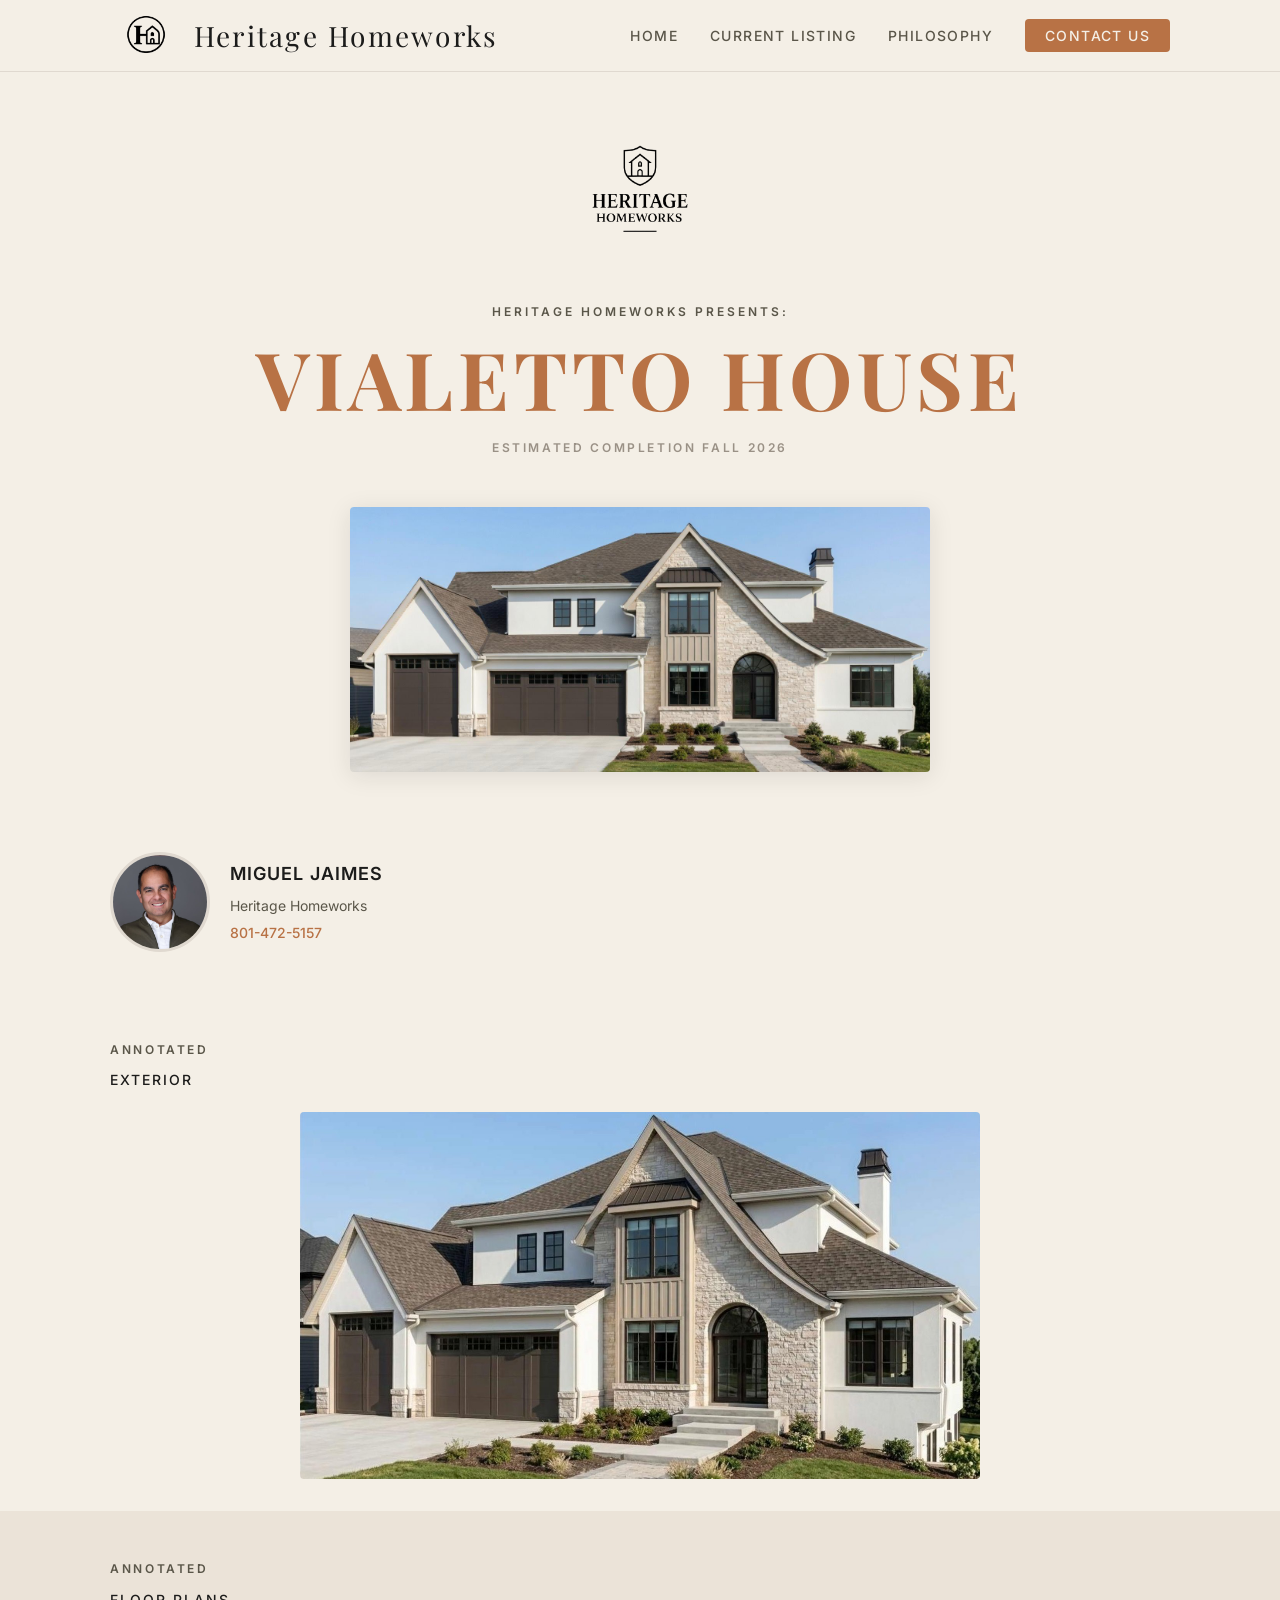
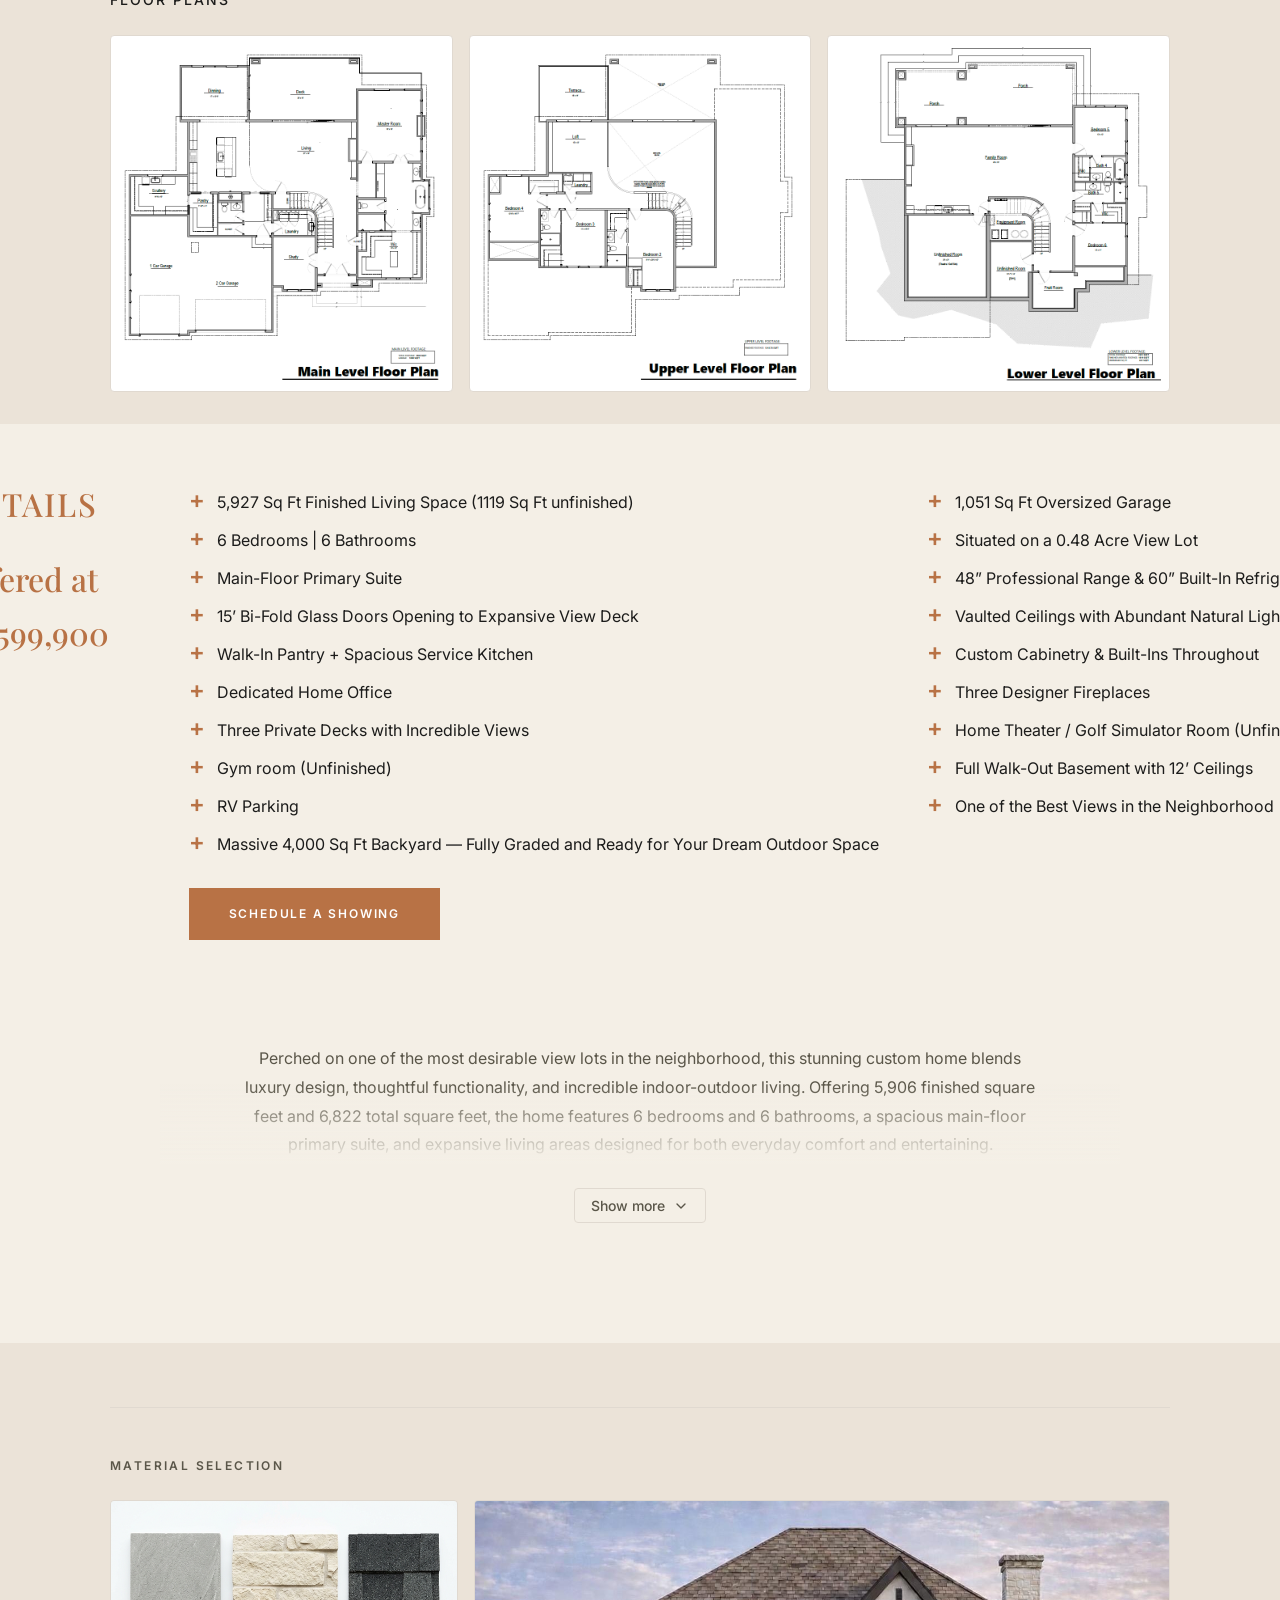
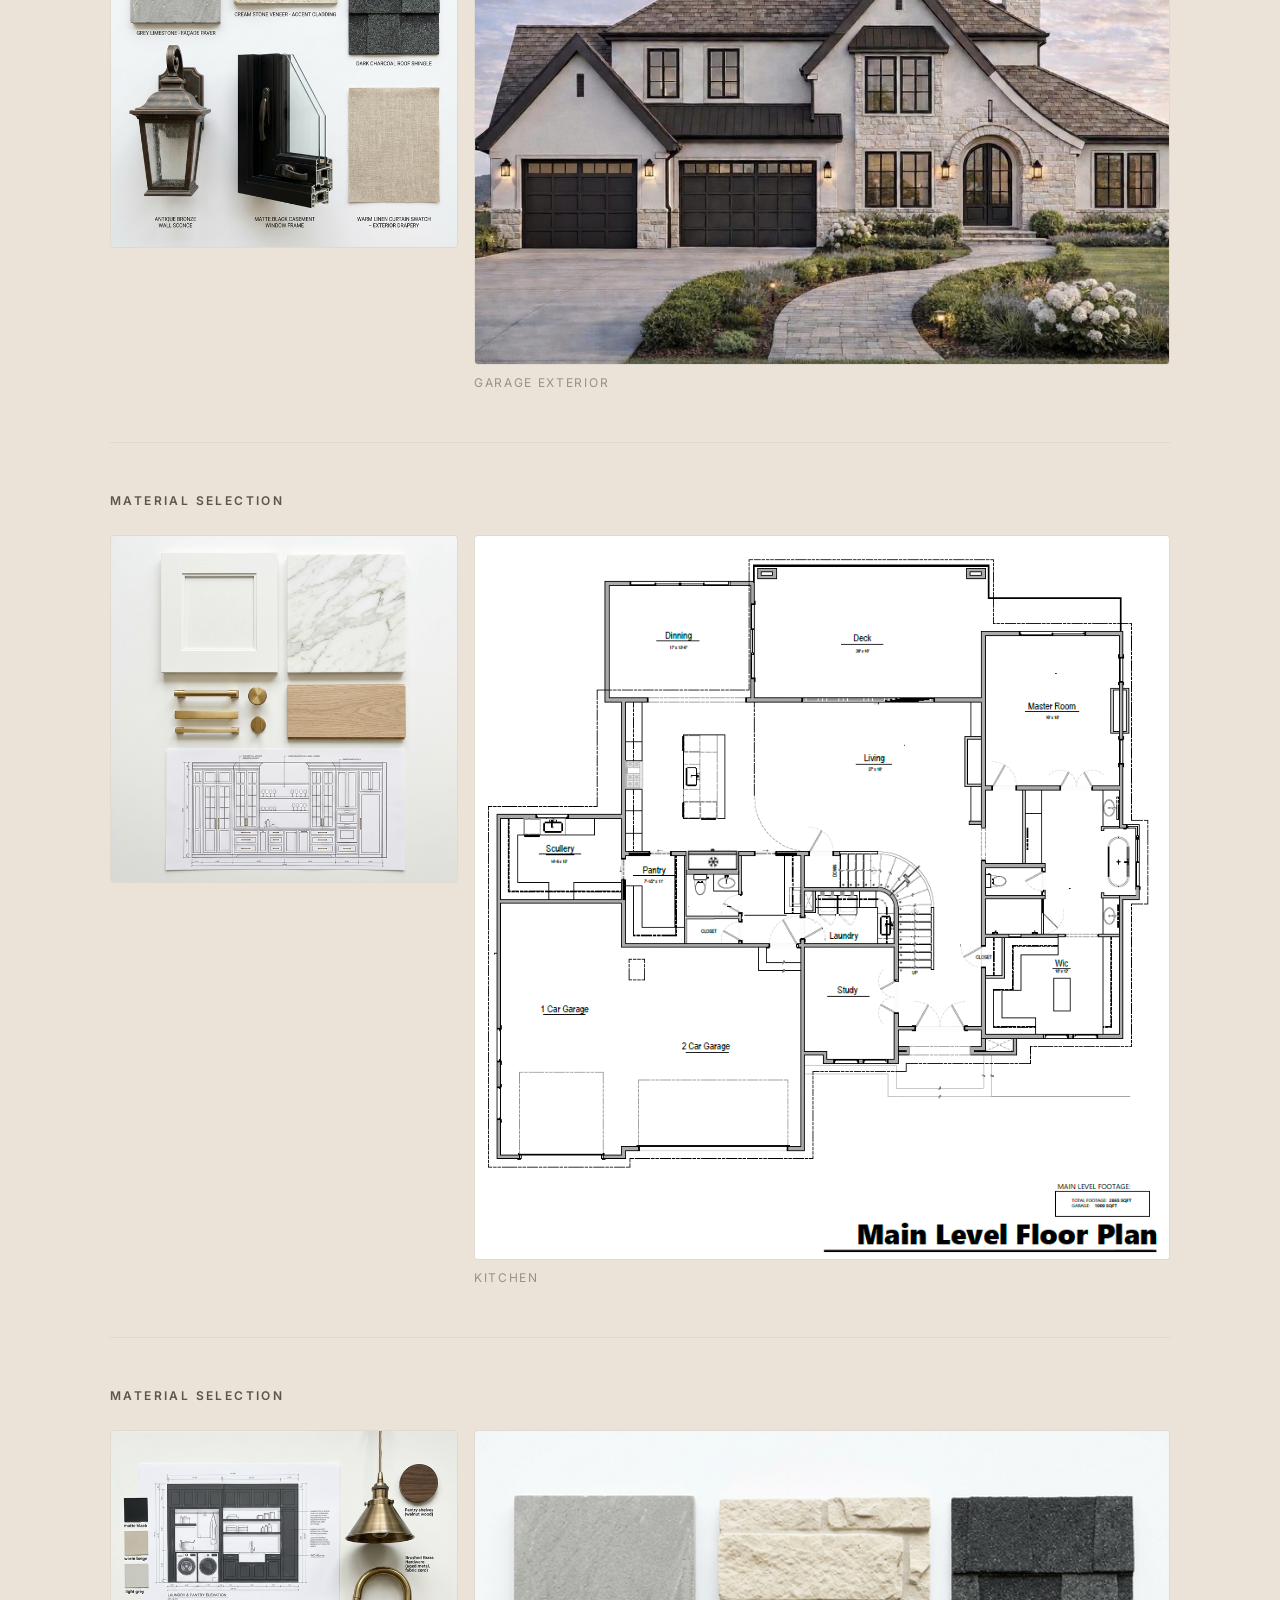
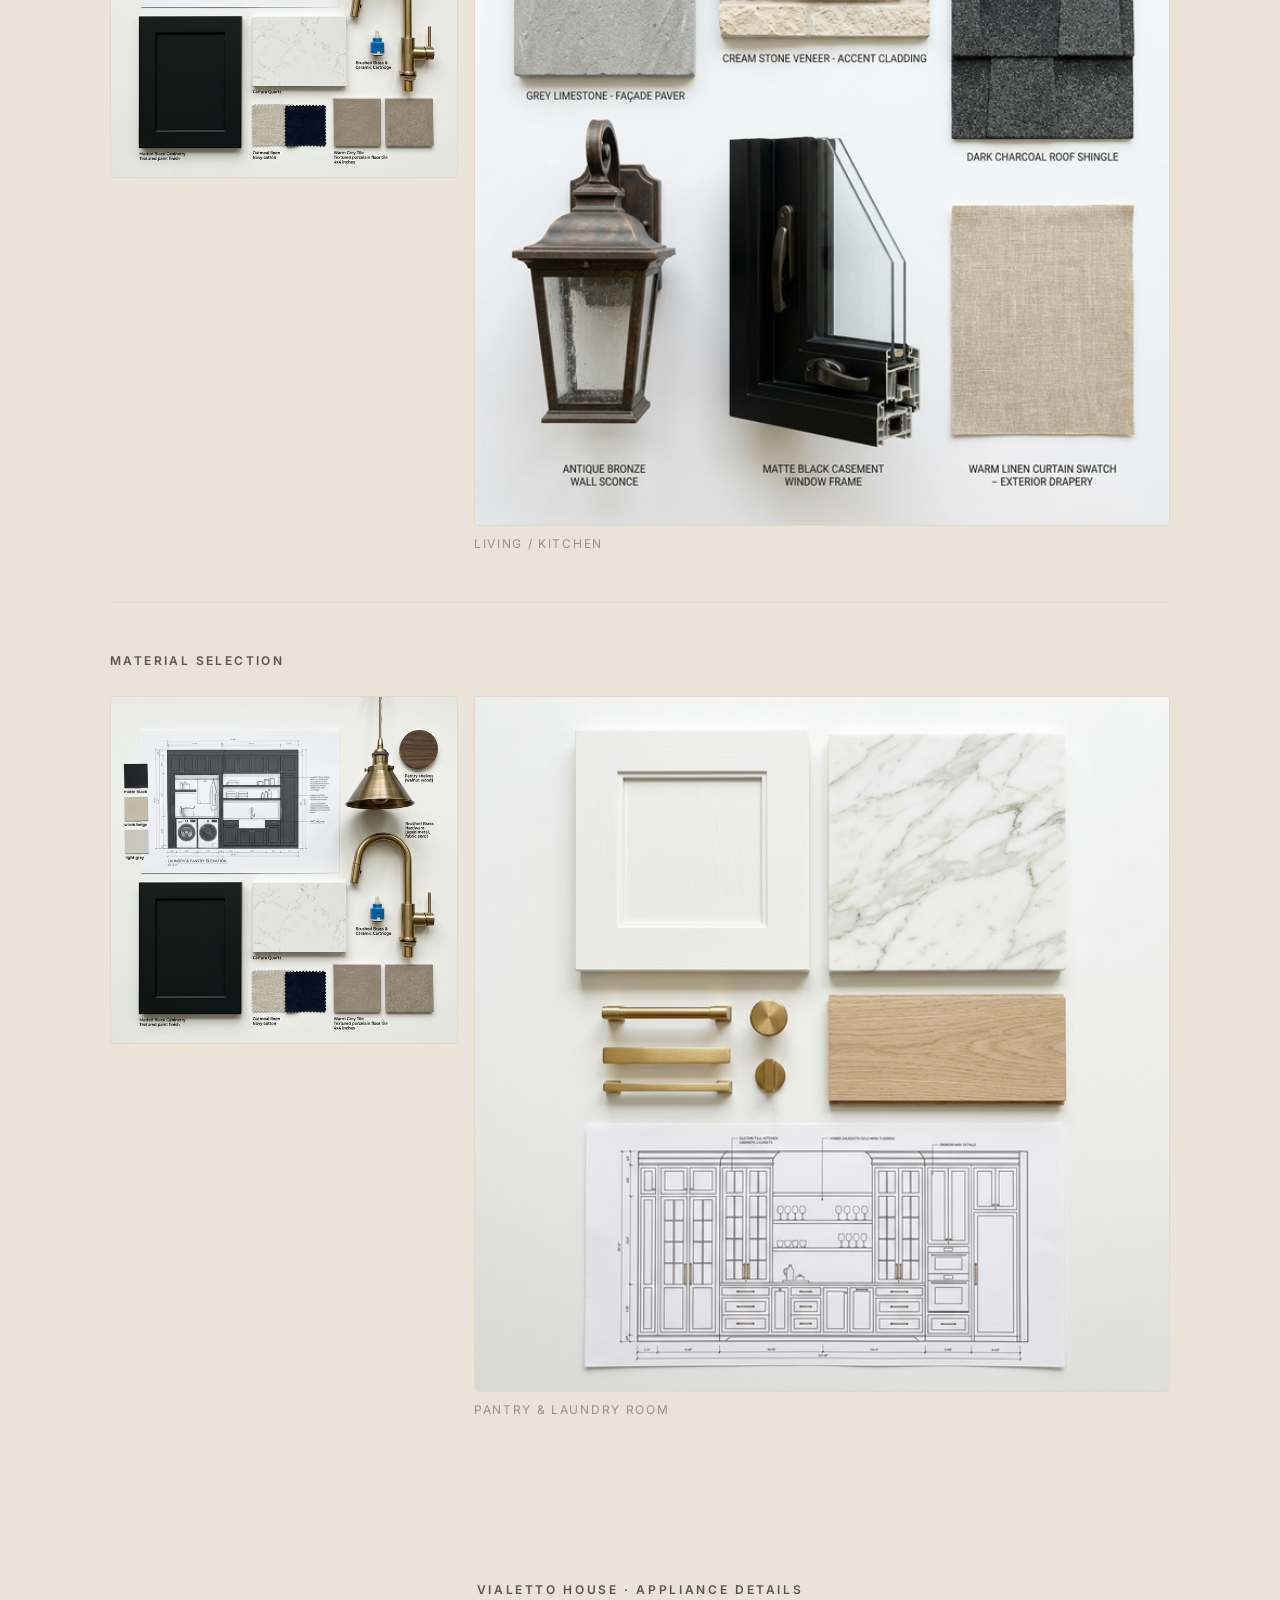
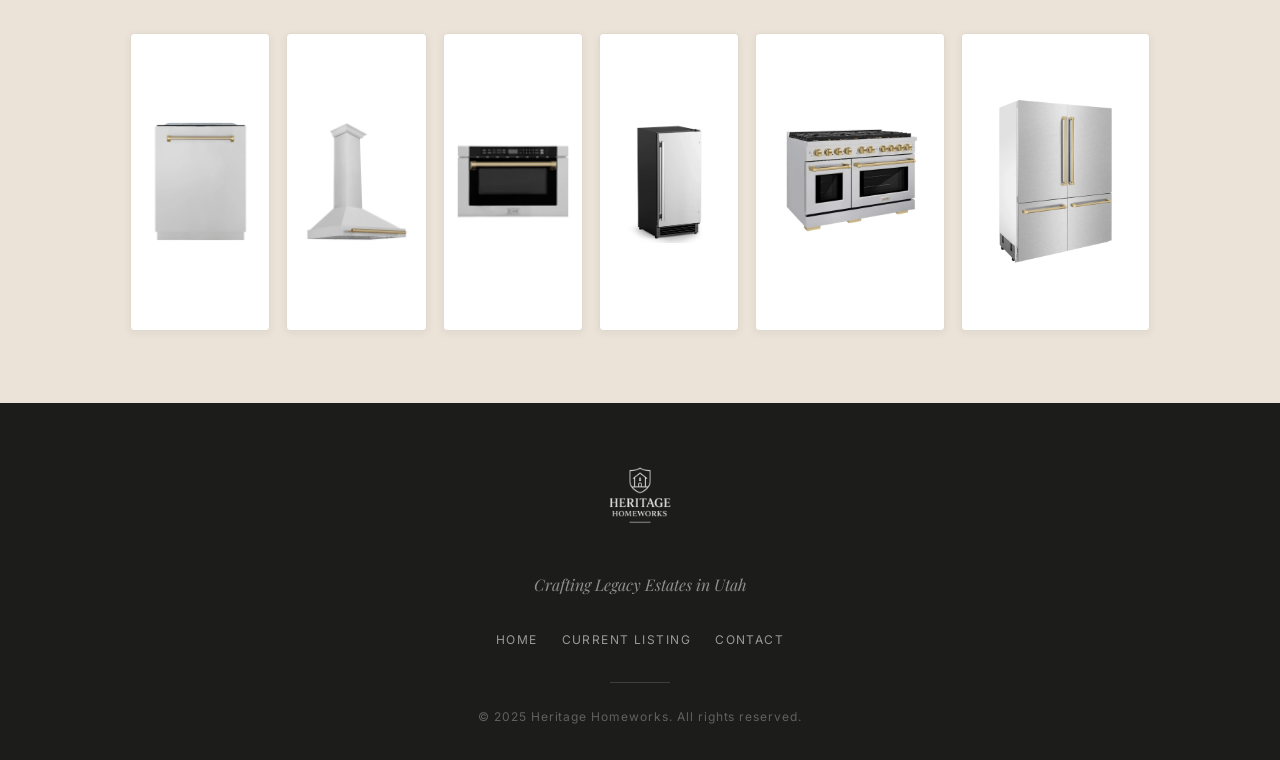
==== home-product.html @ 2ab1d497 "Fix main image and specs text" ====
<!DOCTYPE html>
<html lang="en">

<head>
  <meta charset="UTF-8" />
  <meta name="viewport" content="width=device-width, initial-scale=1.0" />

  <!-- ✏️ EDIT SEO: Update title and description for each new property listing -->
  <meta name="description"
    content="Vialetto Manor by Heritage Homeworks — A 5,356 sq ft luxury custom estate in Utah. 5 beds, 5 baths, estimated completion August 2025. Priced at $2,399,900." />
  <title>Vialetto Manor | Heritage Homeworks Luxury Listing</title>
  <!-- END EDIT SEO -->

  <link rel="preconnect" href="https://fonts.googleapis.com" />
  <link rel="preconnect" href="https://fonts.gstatic.com" crossorigin />
  <link
    href="https://fonts.googleapis.com/css2?family=Playfair+Display:ital,wght@0,400;0,500;0,700;1,400&family=Inter:wght@300;400;500;600&display=swap"
    rel="stylesheet" />
  <link rel="stylesheet" href="css/style.css" />
</head>

<body>

  <!-- Hamburger toggle — CSS-only, no JavaScript required -->
  <input type="checkbox" id="nav-toggle" aria-label="Toggle navigation menu" />

  <!-- NAVIGATION -->
  <nav class="nav" role="navigation" aria-label="Main navigation">
    <div class="nav__inner">
      <a href="index.html" class="nav__logo" aria-label="Heritage Homeworks home">
        <img src="assets/heritage-logo-removebg-preview.png" alt="Heritage Homeworks logo" class="nav__logo-img" />
        <span class="nav__logo-text">Heritage Homeworks</span>
      </a>
      <ul class="nav__menu" role="list">
        <li><a href="index.html" class="nav__link">Home</a></li>
        <li><a href="home-product.html" class="nav__link">Current Listing</a></li>
        <li><a href="index.html#philosophy" class="nav__link">Philosophy</a></li>
        <li><a href="index.html#contact" class="nav__link nav__link--cta">Contact Us</a></li>
      </ul>
      <label for="nav-toggle" class="nav__hamburger" aria-label="Open menu">
        <span class="nav__hamburger-bar"></span>
        <span class="nav__hamburger-bar"></span>
        <span class="nav__hamburger-bar"></span>
      </label>
    </div>
    <nav class="nav__drawer" aria-label="Mobile navigation">
      <a href="index.html" class="nav__link">Home</a>
      <a href="home-product.html" class="nav__link">Current Listing</a>
      <a href="index.html#philosophy" class="nav__link">Philosophy</a>
      <a href="index.html#contact" class="nav__link">Contact Us</a>
    </nav>
  </nav>

  <!-- =====================================================================
       ✏️ PROPERTY HEADER — EDIT ZONE
       1. Change the property name
       2. Change the estimated completion date
       3. Update the agent information below
       ===================================================================== -->
  <header class="property-header" aria-label="Property listing header">
    <div class="container">

      <img src="assets/heritage-logo-banner-removebg-preview.png" alt="Heritage Homeworks"
        class="property-header__logo anim-fade-up" />

      <!-- ✏️ EDIT: Intro label -->
      <p class="property-header__presents anim-fade-up anim-delay-1">Heritage Homeworks Presents:</p>

      <!-- ✏️ EDIT: Property name -->
      <h1 class="property-header__name anim-fade-up anim-delay-2">Vialetto House</h1>

      <!-- ✏️ EDIT: Estimated completion -->
      <p class="property-header__completion anim-fade-up anim-delay-3">Estimated Completion Fall 2026</p>

    </div>
  </header>

  <!-- =====================================================================
       PHOTO STRIP — ✏️ EDIT: Replace both images for each new property
       ===================================================================== -->
  <section class="photo-strip" aria-label="Property photography">
    <div class="photo-strip__grid">
      <!-- ✏️ EDIT IMAGE: Construction progress photo -->
      <img src="assets/exterior-image-v2.jpeg" alt="Vialetto House — under construction exterior view"
        class="photo-strip__img" loading="eager" />
      <!-- ✏️ EDIT IMAGE: Architectural exterior render -->
      <!-- <img src="assets/home-section-pic.jpeg" alt="Annuvalotto — architectural exterior render" class="photo-strip__img"
        loading="eager" /> -->
    </div>
  </section>

  <!-- =====================================================================
       AGENT CARD — ✏️ EDIT: Agent name, brokerage, phone, photo
       ===================================================================== -->
  <section class="agent-card" aria-label="Listing agent">
    <div class="container">
      <div class="agent-card__inner">
        <!-- ✏️ EDIT IMAGE: Agent headshot -->
        <img src="assets/miguel-profile-pic.jpeg" alt="Miguel Jaimes — Heritage Homeworks Agent"
          class="agent-card__photo" />
        <div class="agent-card__info">
          <!-- ✏️ EDIT: Agent full name -->
          <span class="agent-card__name">Miguel Jaimes</span>
          <!-- ✏️ EDIT: Brokerage name -->
          <span class="agent-card__company">Heritage Homeworks</span>
          <!-- ✏️ EDIT: Phone (update href AND display text) -->
          <a href="tel:8014725157" class="agent-card__phone">801-472-5157</a>
        </div>
      </div>
    </div>
  </section>

  <!-- =====================================================================
       EXTERIOR — ✏️ EDIT: Replace with full exterior render of new build
       ===================================================================== -->
  <section class="annotated-section" aria-labelledby="exterior-label">
    <div class="container">
      <p class="annotated-section__label" id="exterior-label">Annotated</p>
      <!-- ✏️ EDIT: Section sub-label -->
      <p class="annotated-section__sublabel">Exterior</p>
      <!-- ✏️ EDIT IMAGE: Full exterior architectural render -->
      <img src="assets/exterior-image-view2.jpeg" alt="Vialetto House — full exterior architectural render"
        class="annotated-section__img" loading="lazy" />
    </div>
  </section>

  <!-- =====================================================================
       FLOOR PLANS — ✏️ EDIT: Main floor (left) and upper floor (right)
       ===================================================================== -->
  <section class="annotated-section annotated-section--alt" aria-labelledby="floorplan-label">
    <div class="container">
      <p class="annotated-section__label" id="floorplan-label">Annotated</p>
      <!-- ✏️ EDIT: Floor plan section label -->
      <p class="annotated-section__sublabel">Floor Plans</p>
      <div class="floorplan-grid">
        <!-- ✏️ EDIT IMAGE: Main floor plan -->
        <img src="assets/main-floor.png" alt="Vialetto House — main floor plan" class="floorplan-grid__img"
          loading="lazy" />
        <!-- ✏️ EDIT IMAGE: Upper floor plan -->
        <img src="assets/upper-floor.png" alt="Vialetto House — upper floor plan" class="floorplan-grid__img"
          loading="lazy" />
        <img src="assets/basement.png" alt="Vialetto House — basement floor plan" class="floorplan-grid__img"
          loading="lazy" />
      </div>
    </div>
  </section>

  <!-- =====================================================================
       ✏️ PROPERTY DETAILS — MAIN EDIT ZONE
       Checklist per new listing:
         [ ] Price               → .property-details__price
         [ ] Sq Ft, Garage, Beds, Baths, Lot, Features → .property-details__list
         [ ] Description         → .property-details__desc
       ===================================================================== -->
  <section class="property-details section section--plain" id="details" aria-labelledby="details-heading">
    <div class="container">

      <!-- Desktop: Title and price on left -->
      <div>
        <h2 class="property-details__heading" id="details-heading">Details</h2>
        <!-- ✏️ EDIT: Price -->
        <p class="property-details__price">Offered at $2,599,900</p>
      </div>

      <!-- Desktop: 2-column list of specs on right -->
      <div>
        <ul class="property-details__list" role="list">
          <!-- ✏️ EDIT: Specs — add/remove <li> items freely -->
          <li class="property-details__item">5,927 Sq Ft Finished Living Space (1119 Sq Ft unfinished)</li>
          <li class="property-details__item">1,051 Sq Ft Oversized Garage</li>
          <li class="property-details__item">6 Bedrooms | 6 Bathrooms</li>
          <li class="property-details__item">Situated on a 0.48 Acre View Lot</li>
          <li class="property-details__item">Main-Floor Primary Suite</li>
          <li class="property-details__item">48” Professional Range & 60” Built-In Refrigerator</li>
          <li class="property-details__item">15’ Bi-Fold Glass Doors Opening to Expansive View Deck</li>
          <li class="property-details__item">Vaulted Ceilings with Abundant Natural Light</li>
          <li class="property-details__item">Walk-In Pantry + Spacious Service Kitchen</li>
          <li class="property-details__item">Custom Cabinetry & Built-Ins Throughout</li>
          <li class="property-details__item">Dedicated Home Office</li>
          <li class="property-details__item">Three Designer Fireplaces</li>
          <li class="property-details__item">Three Private Decks with Incredible Views</li>
          <li class="property-details__item">Home Theater / Golf Simulator Room (Unfinished)</li>
          <li class="property-details__item">Gym room (Unfinished)</li>
          <li class="property-details__item">Full Walk-Out Basement with 12’ Ceilings</li>
          <li class="property-details__item">RV Parking</li>
          <li class="property-details__item">One of the Best Views in the Neighborhood</li>
          <li class="property-details__item">Massive 4,000 Sq Ft Backyard — Fully Graded and Ready for Your Dream
            Outdoor Space</li>
        </ul>
        <a href="index.html#contact" class="btn-primary" style="margin-top: var(--sp-8);">Schedule a Showing</a>
      </div>

    </div>

    <!-- Independent Description Block below Details -->
    <div class="property-details__extras">
      <div class="expandable-description" id="expandable-description">
        <!-- ✏️ EDIT: Property description — 3 paragraphs -->
        <p>Perched on one of the most desirable view lots in the neighborhood, this stunning custom home blends luxury
          design, thoughtful functionality, and incredible indoor-outdoor living. Offering 5,906 finished square feet
          and 6,822 total square feet, the home features 6 bedrooms and 6 bathrooms, a spacious main-floor primary
          suite, and expansive living areas designed for both everyday comfort and entertaining.</p>
        <p>The chef’s kitchen is equipped with a 48” professional range, 60” built-in refrigerator, walk-in pantry, and
          a full service kitchen, complemented by custom cabinetry and built-ins throughout the home.</p>
        <p>Vaulted ceilings and a dramatic 15-foot bifold sliding glass door open the main living area to a large view
          deck, creating seamless indoor-outdoor flow while capturing some of the best views in the neighborhood.
          Additional highlights include three fireplaces, three private decks, and a 10’ ceiling walk-out basement with
          space planned for a future home theater or golf simulator.</p>
        <p>Situated on a 0.48 acre lot, the property features RV parking and a rare 12-foot-tall garage bay ideal for
          boats, trailers, or recreational vehicles. The home also offers a massive 4,000 sq ft fully graded backyard
          ready for your dream outdoor space, with additional land beyond the graded area providing even more
          opportunity for future landscaping, outdoor amenities, or expansion.</p>
      </div>

      <button class="expand-btn" id="expand-btn" aria-expanded="false" aria-controls="expandable-description">
        <span class="expand-btn__text">Show more</span>
        <svg class="expand-btn__icon" width="16" height="16" viewBox="0 0 24 24" fill="none" stroke="currentColor"
          stroke-width="2" stroke-linecap="round" stroke-linejoin="round">
          <polyline points="6 9 12 15 18 9"></polyline>
        </svg>
      </button>
    </div>

    </div>
  </section>

  <!-- =====================================================================
       MATERIAL BOARDS — ✏️ EDIT: Replace images and room labels per listing
       ===================================================================== -->
  <section class="section section--alt" aria-label="Material selections">
    <div class="container">

      <!-- Board 1: Exterior -->
      <article class="material-board">
        <p class="material-board__title">Material Selection</p>
        <div class="material-board__layout">
          <!-- ✏️ EDIT IMAGE: Material board for this area -->
          <img src="assets/material-exterior.jpg" alt="Annuvalotto — exterior material selection board"
            class="material-board__img" loading="lazy" />
          <div>
            <img src="assets/home-section-pic.jpeg" alt="Annuvalotto — garage exterior elevation"
              class="material-board__img" loading="lazy" />
            <!-- ✏️ EDIT: Room name label -->
            <p class="material-board__sublabel">Garage Exterior</p>
          </div>
        </div>
      </article>

      <!-- Board 2: Kitchen -->
      <article class="material-board">
        <p class="material-board__title">Material Selection</p>
        <div class="material-board__layout">
          <!-- ✏️ EDIT IMAGE: Kitchen material board -->
          <img src="assets/material-kitchen.jpg" alt="Annuvalotto — kitchen material selection board"
            class="material-board__img" loading="lazy" />
          <div>
            <img src="assets/main-floor.png" alt="Annuvalotto — kitchen cabinet elevation drawings"
              class="material-board__img" loading="lazy" />
            <!-- ✏️ EDIT: Room name label -->
            <p class="material-board__sublabel">Kitchen</p>
          </div>
        </div>
      </article>

      <!-- Board 3: Living / Kitchen -->
      <article class="material-board">
        <p class="material-board__title">Material Selection</p>
        <div class="material-board__layout">
          <!-- ✏️ EDIT IMAGE: Living/dining material board -->
          <img src="assets/material-laundry.jpg" alt="Annuvalotto — living and kitchen material selection"
            class="material-board__img" loading="lazy" />
          <div>
            <img src="assets/material-exterior.jpg" alt="Annuvalotto — dining light fixtures and accents"
              class="material-board__img" loading="lazy" />
            <!-- ✏️ EDIT: Room name label -->
            <p class="material-board__sublabel">Living / Kitchen</p>
          </div>
        </div>
      </article>

      <!-- Board 4: Pantry / Laundry -->
      <article class="material-board">
        <p class="material-board__title">Material Selection</p>
        <div class="material-board__layout">
          <!-- ✏️ EDIT IMAGE: Pantry/laundry material board -->
          <img src="assets/material-laundry.jpg" alt="Annuvalotto — pantry and laundry room materials"
            class="material-board__img" loading="lazy" />
          <div>
            <img src="assets/material-kitchen.jpg" alt="Annuvalotto — powder bath material selection"
              class="material-board__img" loading="lazy" />
            <!-- ✏️ EDIT: Room name label -->
            <p class="material-board__sublabel">Pantry &amp; Laundry Room</p>
          </div>
        </div>
      </article>

    </div>
  </section>

  <!-- =====================================================================
       APPLIANCE STRIP — ✏️ EDIT: Add/remove .appliance-strip__item freely
       ===================================================================== -->
  <section class="appliance-strip" aria-labelledby="appliances-label">
    <div class="container">
      <!-- ✏️ EDIT: Section label -->
      <p class="appliance-strip__title" id="appliances-label">Vialetto House · Appliance Details</p>
      <div class="appliance-strip__scroll">
        <div class="appliance-strip__track">

          <!-- ✏️ EDIT: Each item = one appliance -->
          <div class="appliance-strip__item">
            <img src="assets/steel--dishwasher--.jpg.webp" alt="Wolf 48&quot; Professional Range"
              class="appliance-strip__img" loading="lazy" style="object-position: center;" />
          </div>
          <div class="appliance-strip__item">
            <img src="assets/wall--mount--rangehood--.jpg.webp" alt="Sub-Zero Built-in Refrigerator"
              class="appliance-strip__img" loading="lazy" style="object-position: center;" />
          </div>
          <div class="appliance-strip__item">
            <img src="assets/zline--microwave-drawer.jpg.webp" alt="Bosch Dishwasher" class="appliance-strip__img"
              loading="lazy" style="object-position: 50% center;" />
          </div>
          <div class="appliance-strip__item">
            <img src="assets/COTLINicemakerimc25biundercountericemachinecreacentice-4.webp" alt="Wolf Steam Oven"
              class="appliance-strip__img" loading="lazy" style="object-position: 75% center;" />
          </div>
          <div class="appliance-strip__item appliance-strip__item--large">
            <img src="assets/steel--gas--range.jpg-removebg-preview.png" alt="Sharp Microwave Drawer"
              class="appliance-strip__img appliance-strip__img--large" loading="lazy"
              style="object-position: center;" />
          </div>
          <div class="appliance-strip__item appliance-strip__item--large">
            <img src="assets/refrigerator.jpg-removebg-preview.png" alt="Sharp Microwave Drawer"
              class="appliance-strip__img appliance-strip__img--large" loading="lazy"
              style="object-position: center;" />
          </div>

        </div>
      </div>
    </div>
  </section>

  <!-- FOOTER -->
  <footer class="footer" role="contentinfo">
    <div class="container">
      <div class="footer__logo">
        <img src="assets/heritage-logo-banner-removebg-preview.png" alt="Heritage Homeworks" />
      </div>
      <p class="footer__tagline">Crafting Legacy Estates in Utah</p>
      <nav class="footer__links" aria-label="Footer navigation">
        <a href="index.html" class="footer__link">Home</a>
        <a href="home-product.html" class="footer__link">Current Listing</a>
        <a href="index.html#contact" class="footer__link">Contact</a>
      </nav>
      <div class="footer__divider"></div>
      <p class="footer__copy">&copy; 2025 Heritage Homeworks. All rights reserved.</p>
    </div>
  </footer>

  <!-- Expandable script logic -->
  <script src="./js/main.js"></script>
</body>

</html>
---- css/style.css ----
/* ==========================================================================
   HERITAGE HOMEWORKS — style.css
   SMACSS Entry Point
   
   This file imports all layers in the correct cascade order.
   Do NOT add styles here — edit the dedicated files instead:

   variables.css  → Design tokens (colors, fonts, spacing, motion)
   base.css       → Reset, global element styles, utilities, animations
   layout.css     → Nav, footer, .container, .section — every page
   components.css → Reusable UI modules (cards, buttons, strips, boards)
   pages.css      → Page-specific styles (homepage & product page)
   ========================================================================== */

@import url('./variables.css');
@import url('./base.css');
@import url('./layout.css');
@import url('./components.css');
@import url('./pages.css');
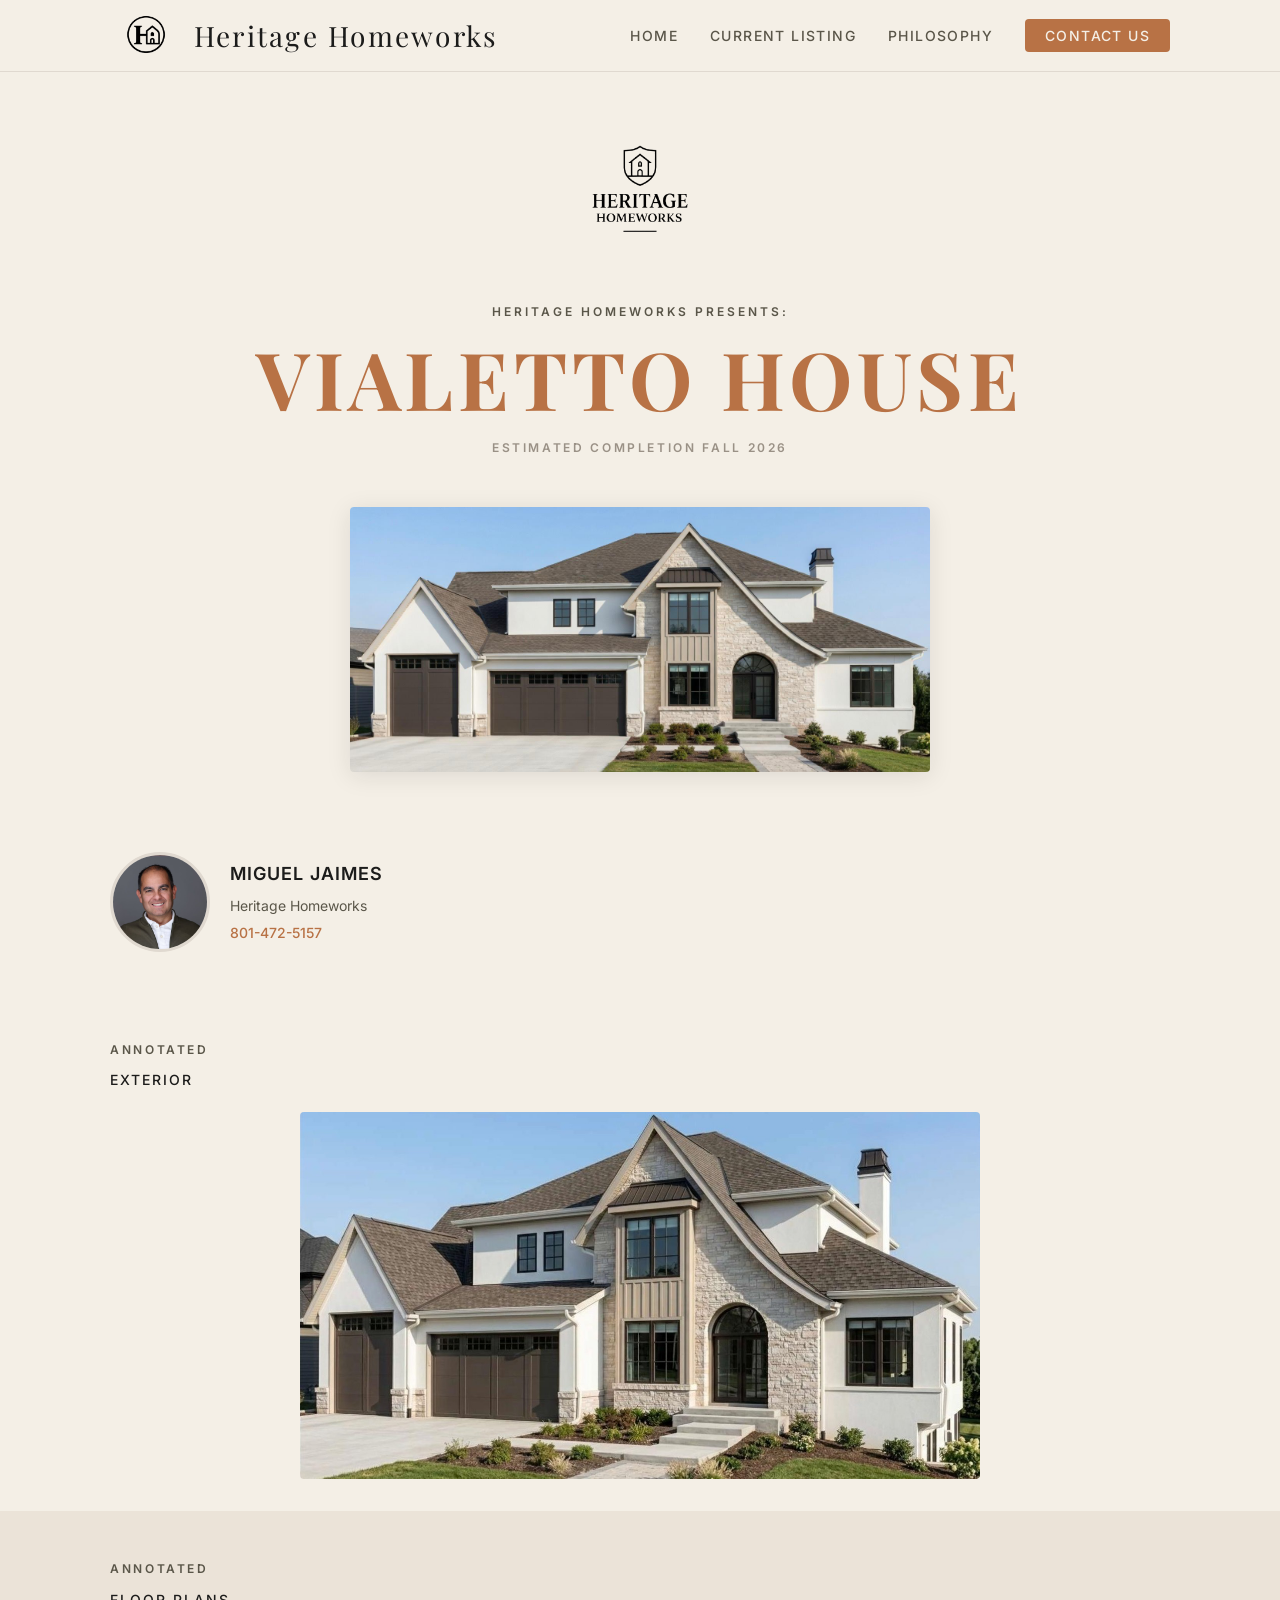
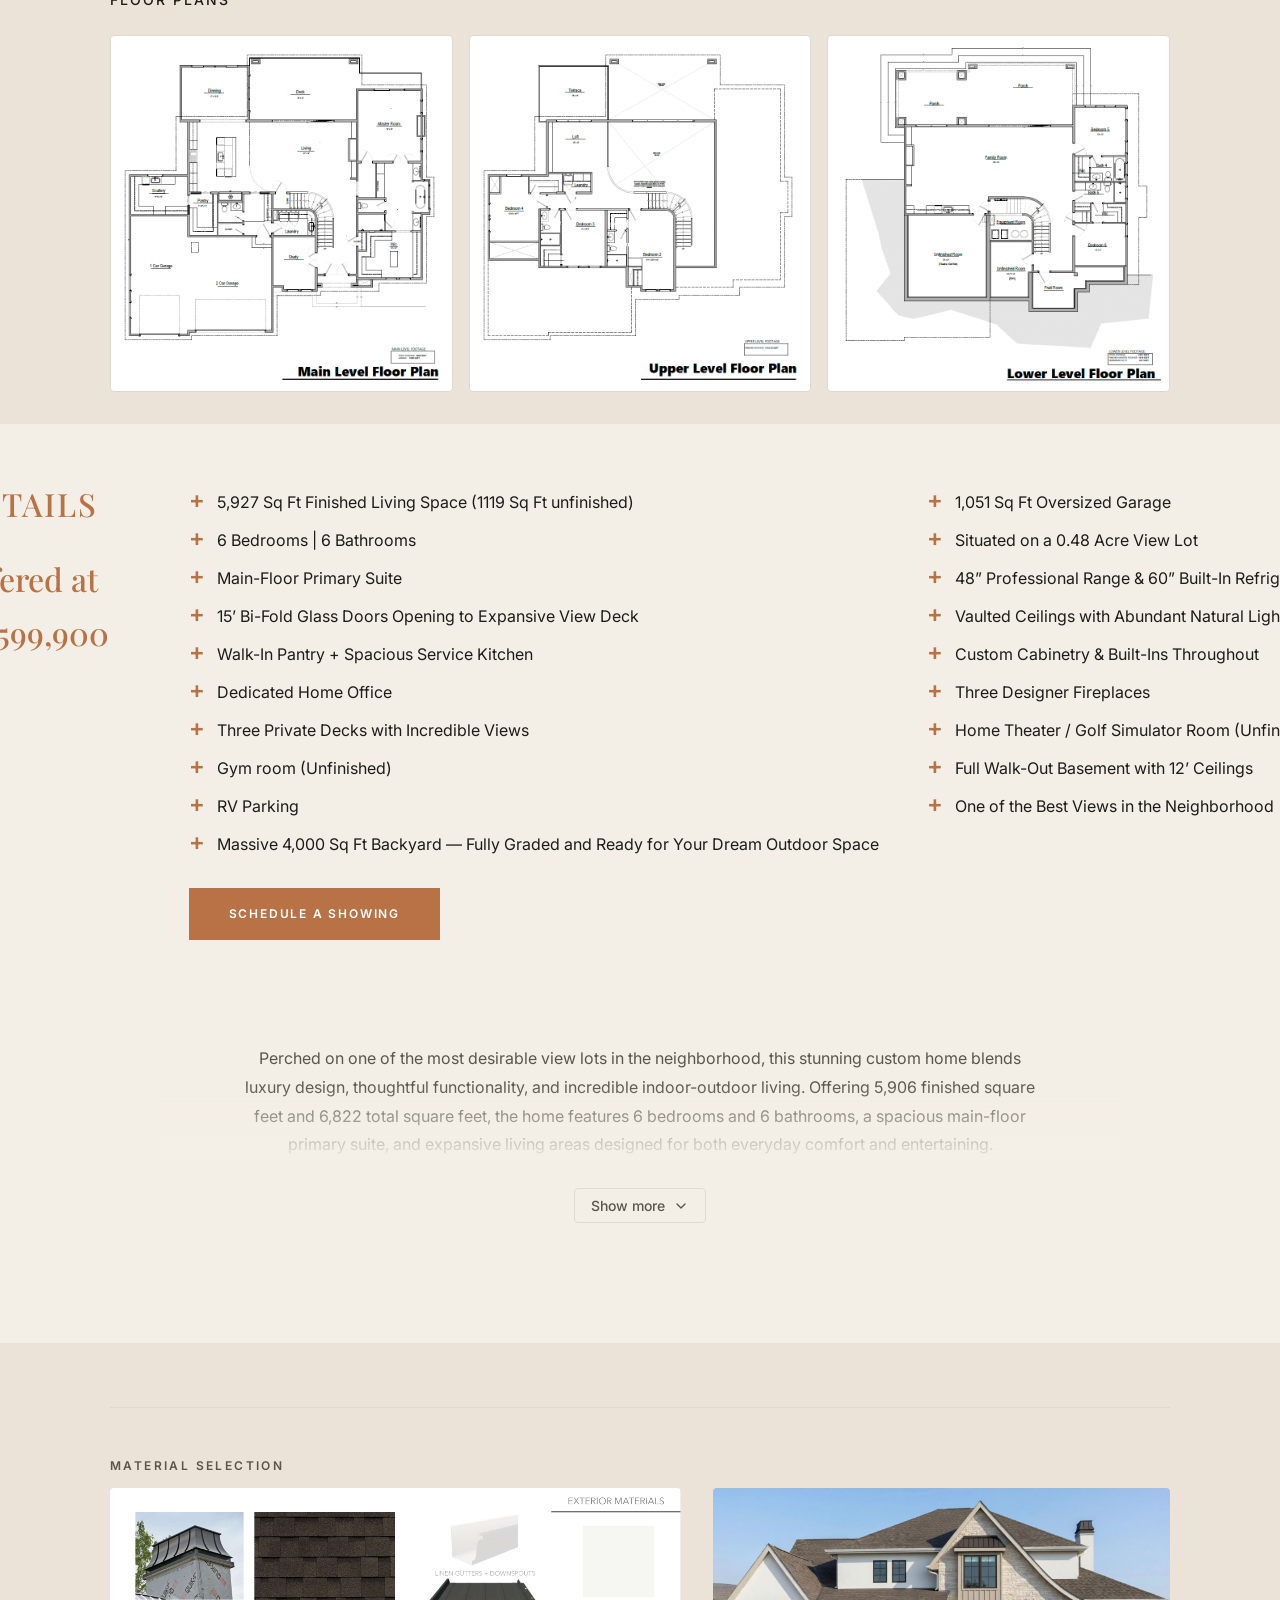
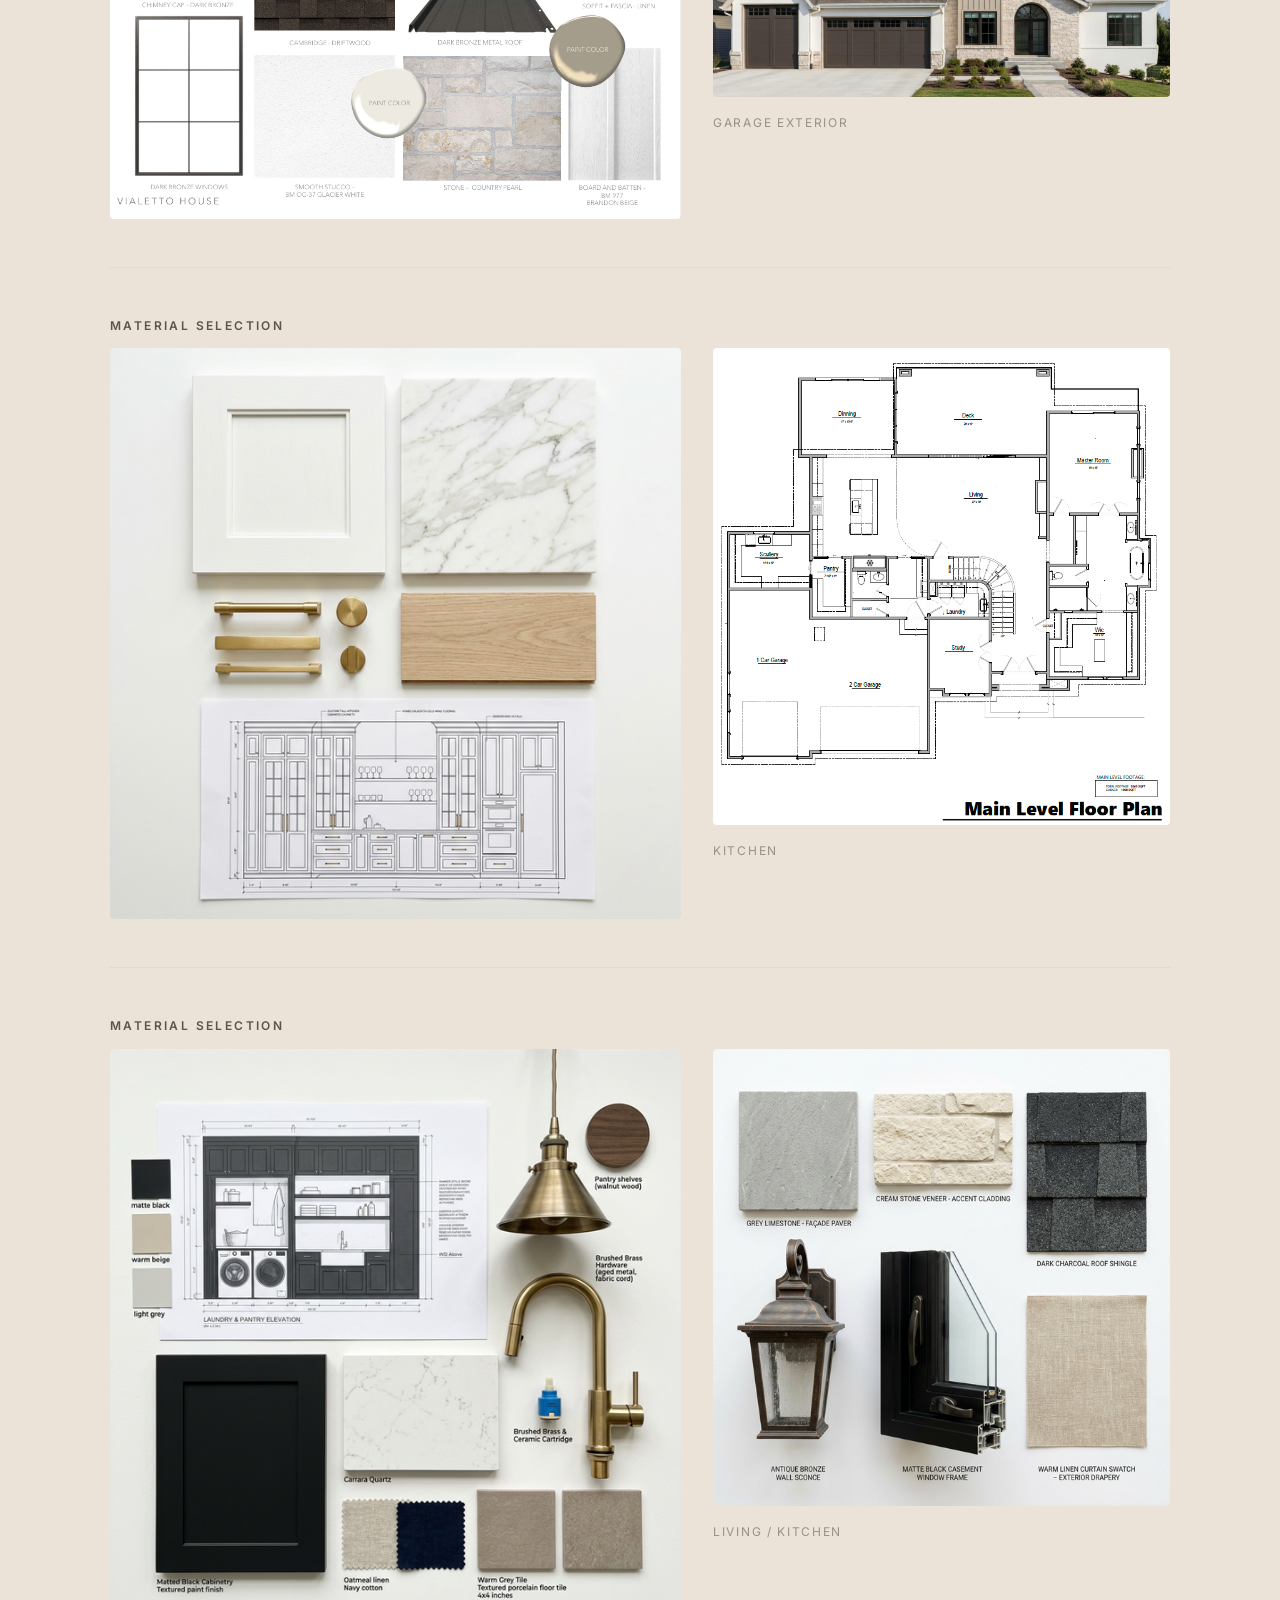
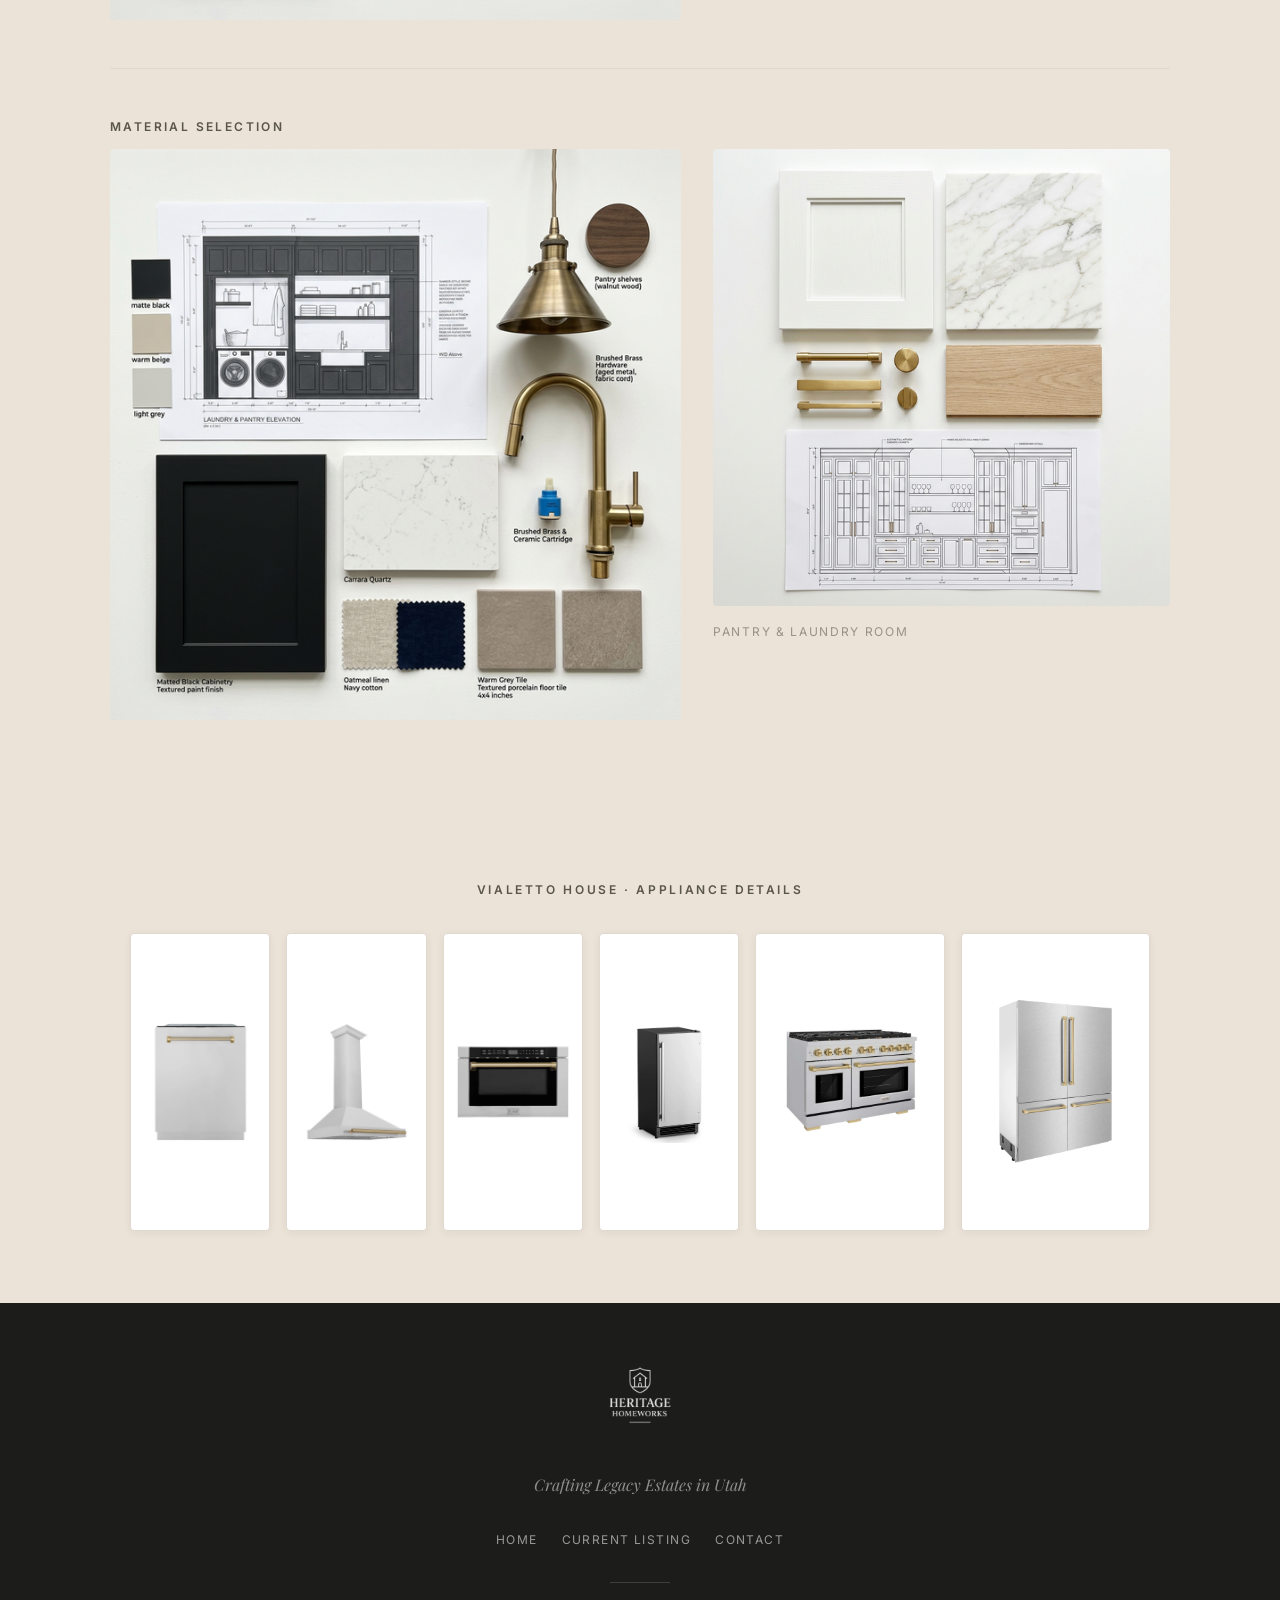
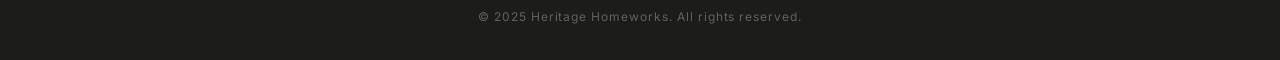
==== commit 7ec93454: "Fix material selection board" ====
--- a/home-product.html
+++ b/home-product.html
@@ -235,10 +235,10 @@
         <p class="material-board__title">Material Selection</p>
         <div class="material-board__layout">
           <!-- ✏️ EDIT IMAGE: Material board for this area -->
-          <img src="assets/material-exterior.jpg" alt="Annuvalotto — exterior material selection board"
+          <img src="assets/material-exterior-v2.png" alt="Annuvalotto — exterior material selection board"
             class="material-board__img" loading="lazy" />
           <div>
-            <img src="assets/home-section-pic.jpeg" alt="Annuvalotto — garage exterior elevation"
+            <img src="assets/exterior-image-v2.jpeg" alt="Annuvalotto — garage exterior elevation"
               class="material-board__img" loading="lazy" />
             <!-- ✏️ EDIT: Room name label -->
             <p class="material-board__sublabel">Garage Exterior</p>
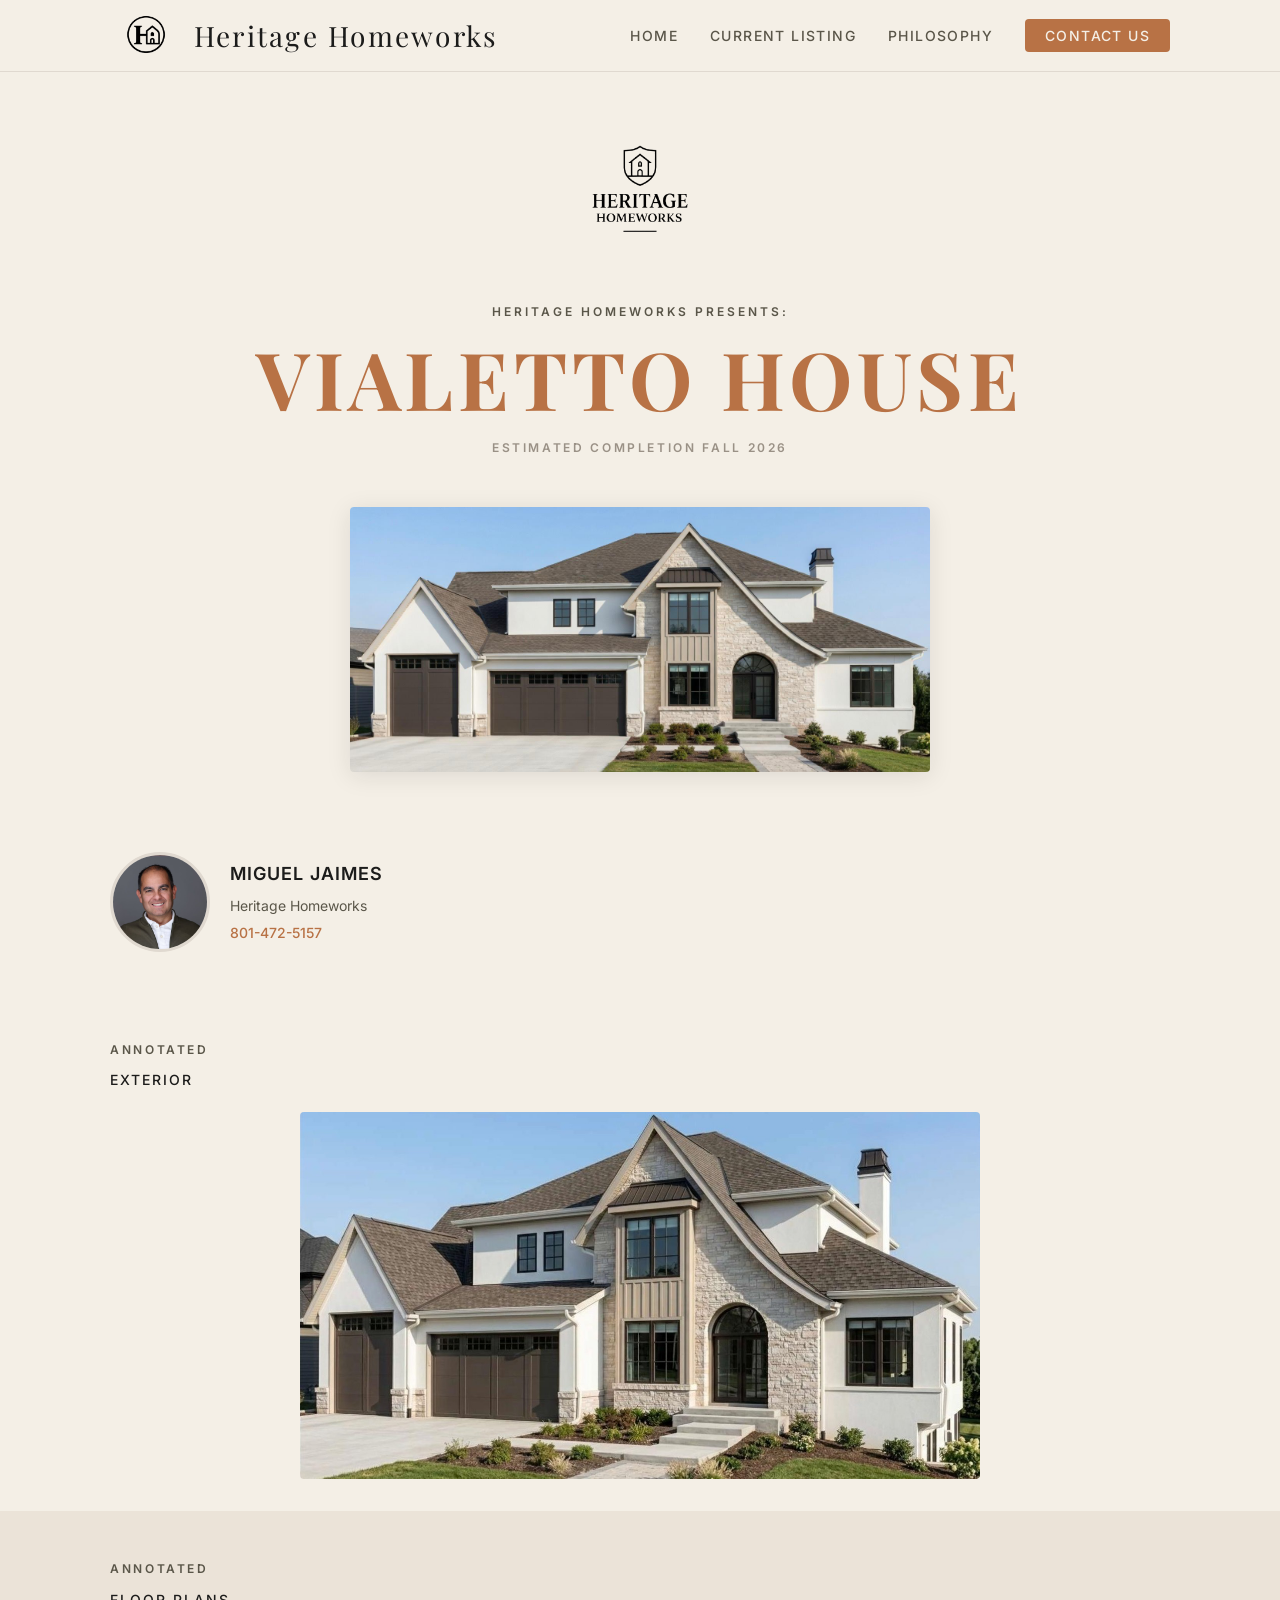
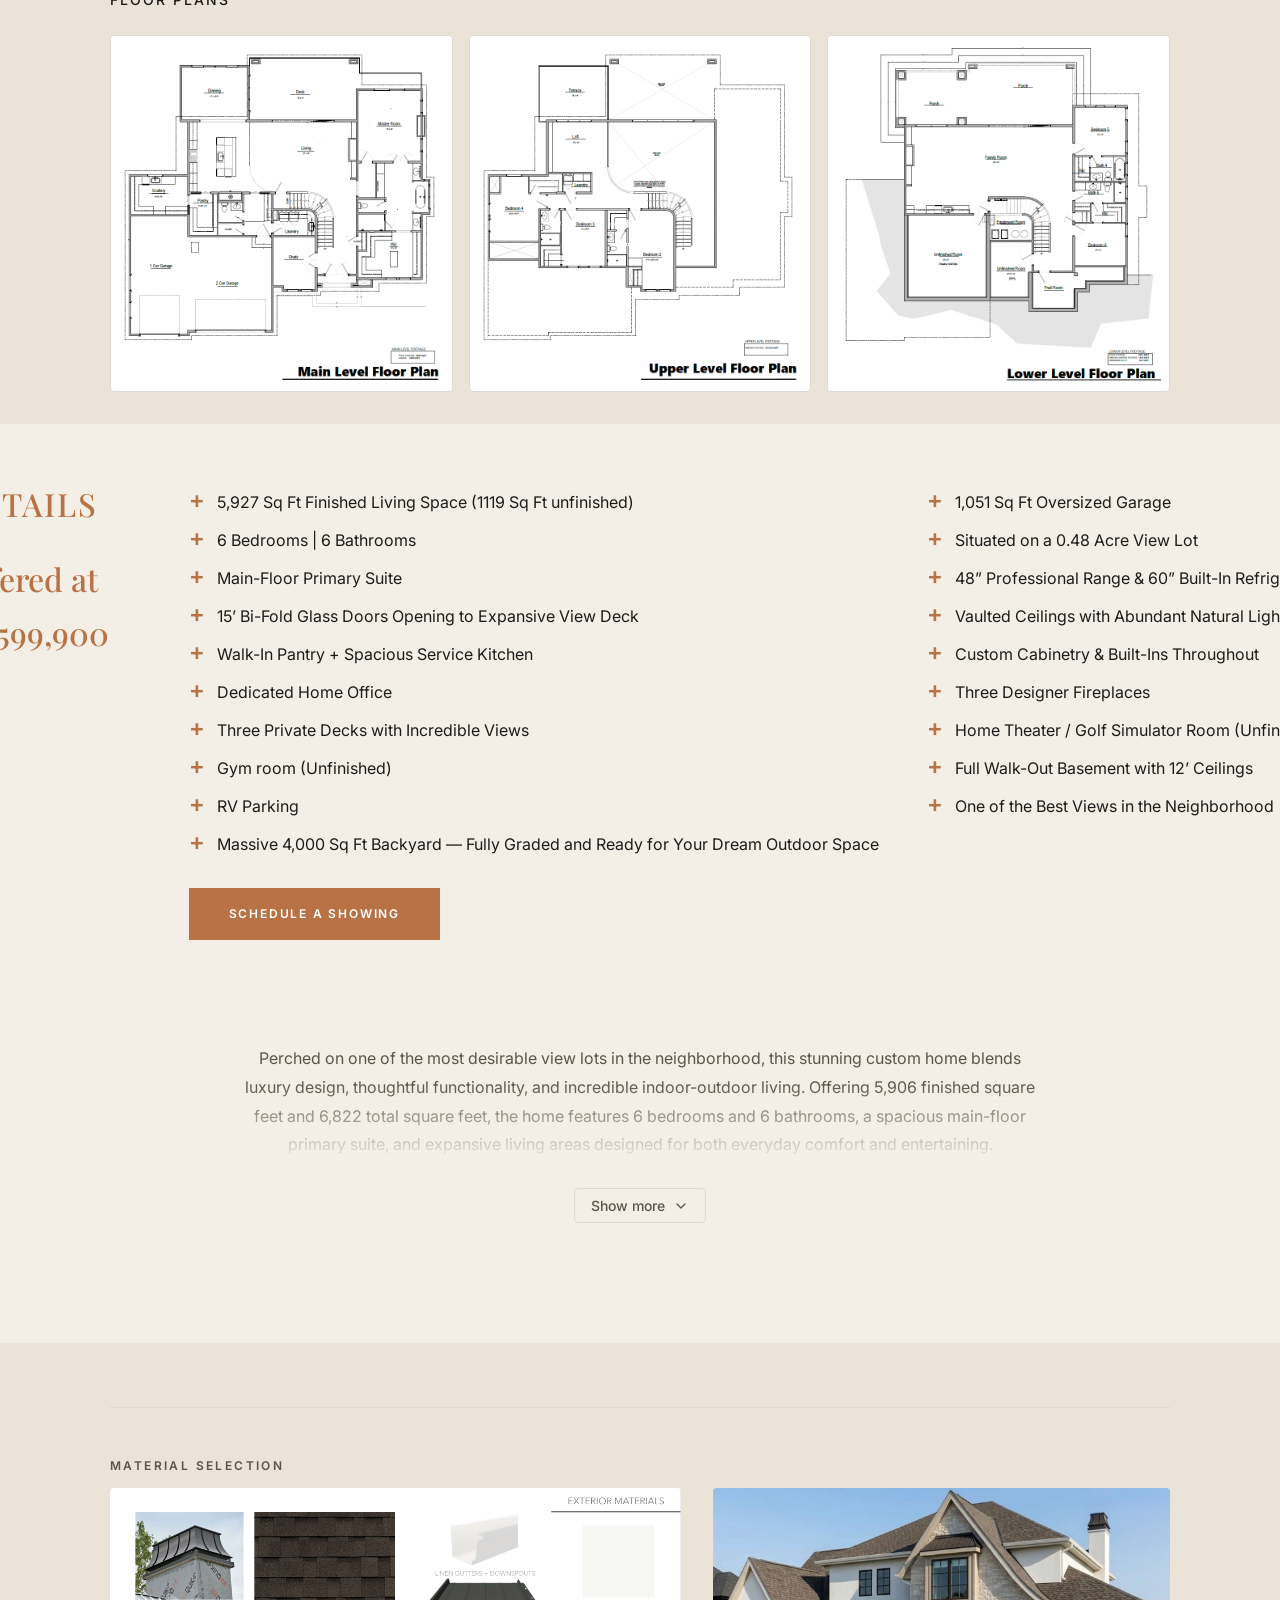
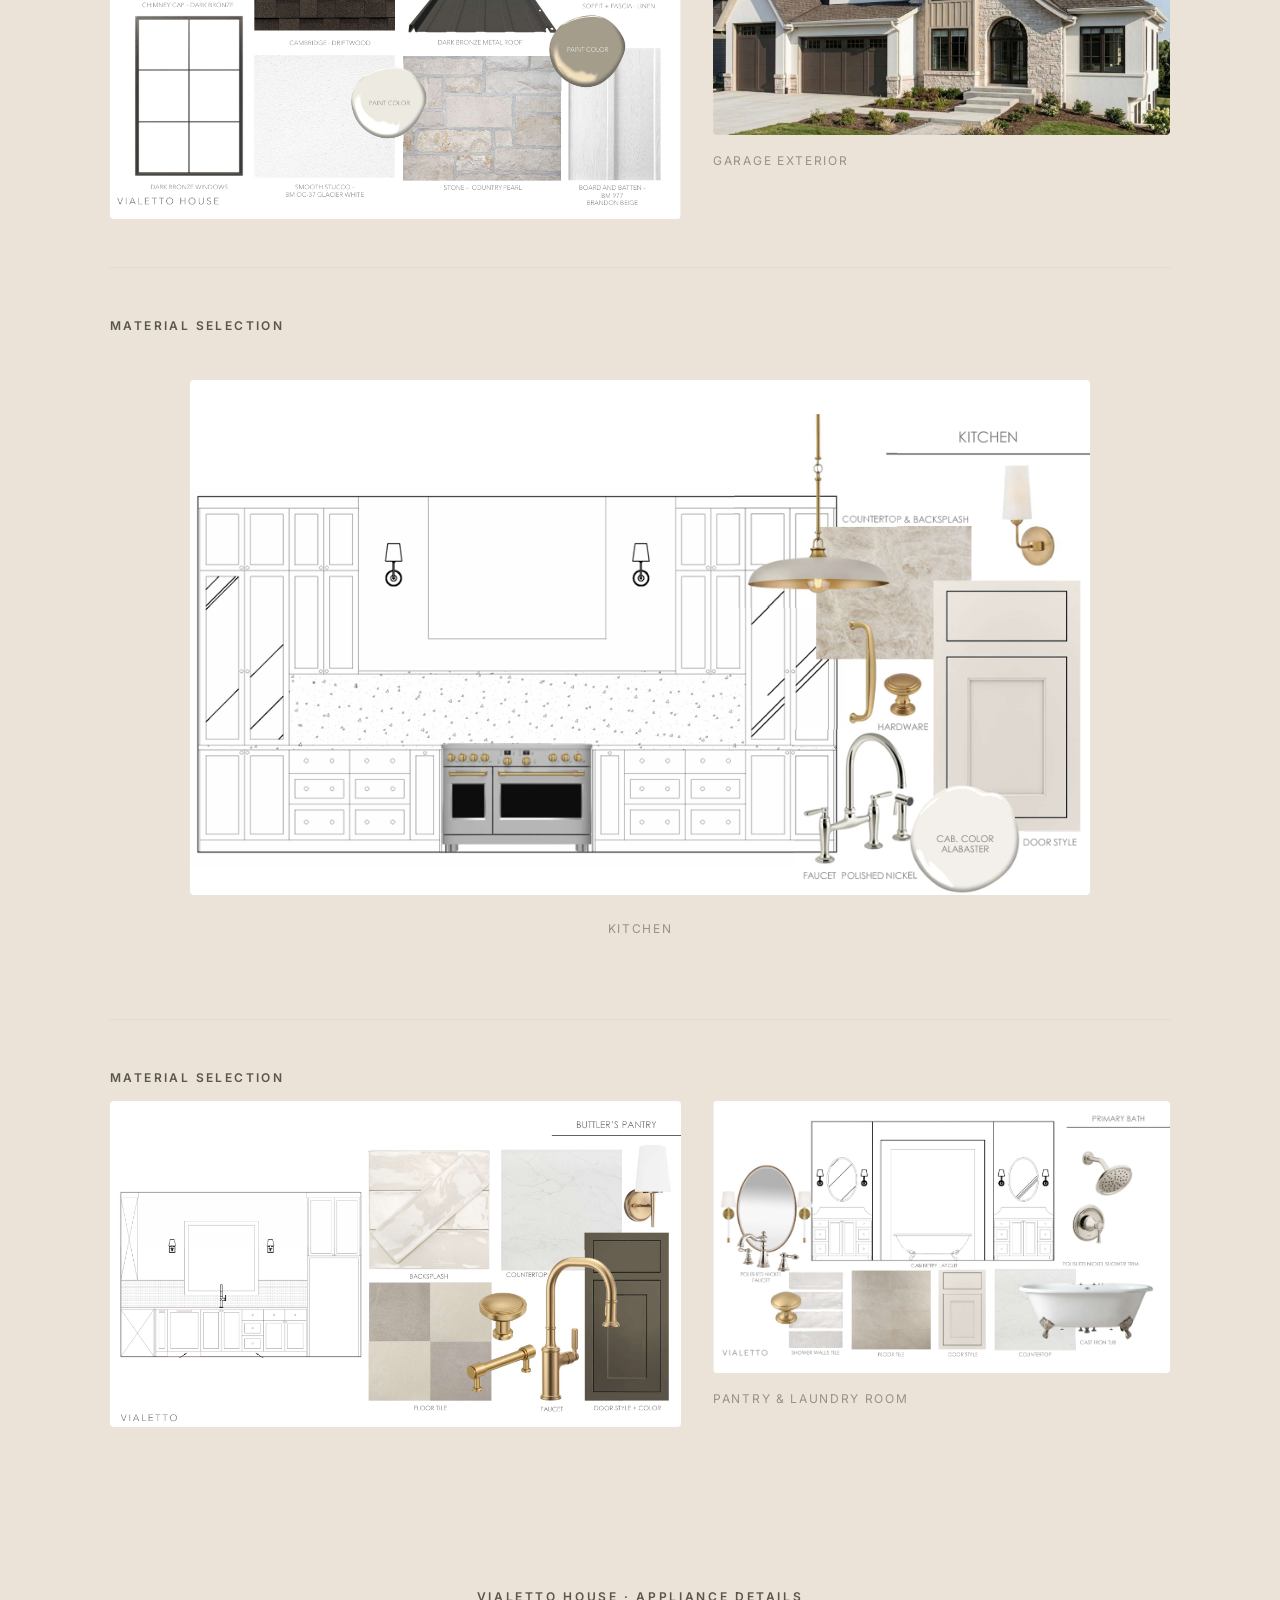
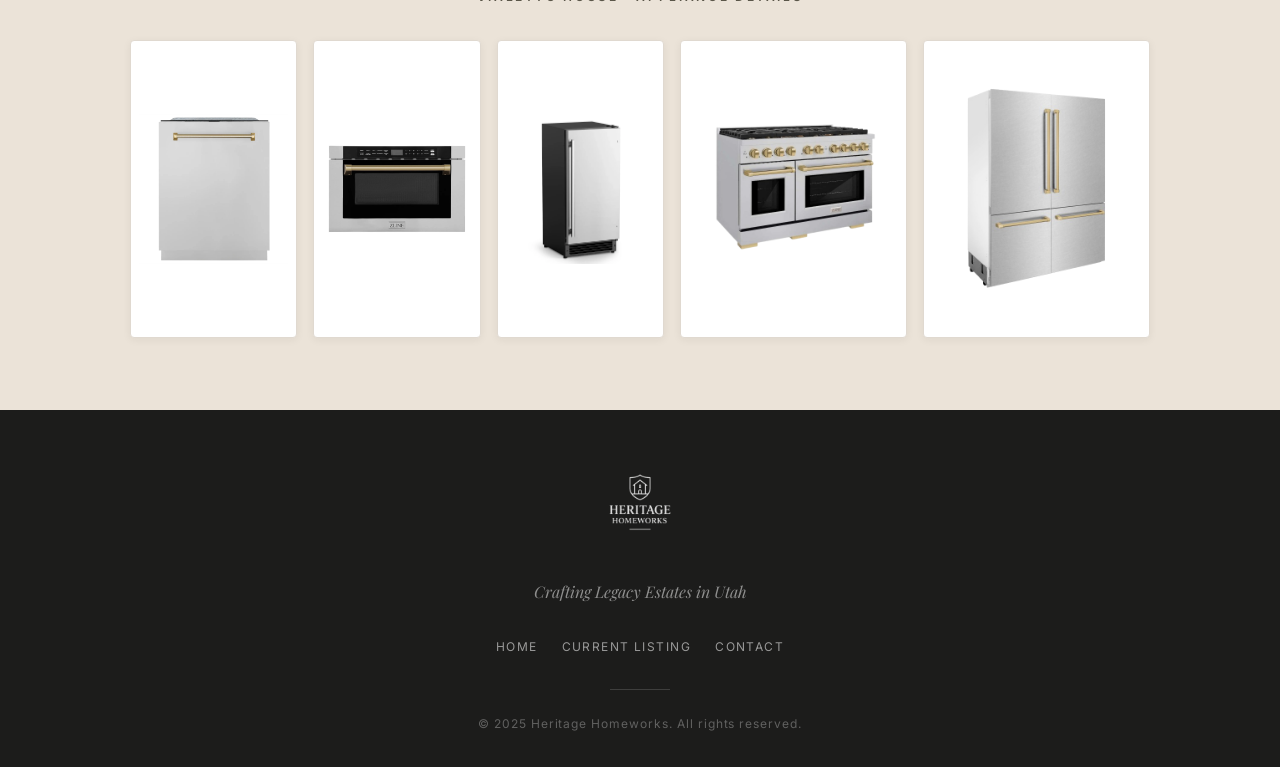
==== commit edcf3f22: "Final featurings for the project" ====
--- a/home-product.html
+++ b/home-product.html
@@ -238,7 +238,7 @@
           <img src="assets/material-exterior-v2.png" alt="Annuvalotto — exterior material selection board"
             class="material-board__img" loading="lazy" />
           <div>
-            <img src="assets/exterior-image-v2.jpeg" alt="Annuvalotto — garage exterior elevation"
+            <img src="assets/exterior-image-view2.jpeg" alt="Annuvalotto — garage exterior elevation"
               class="material-board__img" loading="lazy" />
             <!-- ✏️ EDIT: Room name label -->
             <p class="material-board__sublabel">Garage Exterior</p>
@@ -249,44 +249,44 @@
       <!-- Board 2: Kitchen -->
       <article class="material-board">
         <p class="material-board__title">Material Selection</p>
-        <div class="material-board__layout">
+        <div class="material-board__layout material-board__layout--single">
           <!-- ✏️ EDIT IMAGE: Kitchen material board -->
-          <img src="assets/material-kitchen.jpg" alt="Annuvalotto — kitchen material selection board"
+          <img src="assets/Kitchen-v1.png" alt="Annuvalotto — kitchen material selection board"
             class="material-board__img" loading="lazy" />
           <div>
-            <img src="assets/main-floor.png" alt="Annuvalotto — kitchen cabinet elevation drawings"
-              class="material-board__img" loading="lazy" />
-            <!-- ✏️ EDIT: Room name label -->
+            <!-- <img src="assets/main-floor.png" alt="Annuvalotto — kitchen cabinet elevation drawings"
+              class="material-board__img" loading="lazy" /> -->
             <p class="material-board__sublabel">Kitchen</p>
           </div>
         </div>
       </article>
 
-      <!-- Board 3: Living / Kitchen -->
+      <!-- ADD THIS IF NECESSARY -->
+
+      <!-- Board 3: Living / Kitchen 
       <article class="material-board">
         <p class="material-board__title">Material Selection</p>
         <div class="material-board__layout">
-          <!-- ✏️ EDIT IMAGE: Living/dining material board -->
           <img src="assets/material-laundry.jpg" alt="Annuvalotto — living and kitchen material selection"
             class="material-board__img" loading="lazy" />
           <div>
             <img src="assets/material-exterior.jpg" alt="Annuvalotto — dining light fixtures and accents"
               class="material-board__img" loading="lazy" />
-            <!-- ✏️ EDIT: Room name label -->
             <p class="material-board__sublabel">Living / Kitchen</p>
           </div>
         </div>
-      </article>
+      </article> 
+      -->
 
       <!-- Board 4: Pantry / Laundry -->
       <article class="material-board">
         <p class="material-board__title">Material Selection</p>
         <div class="material-board__layout">
           <!-- ✏️ EDIT IMAGE: Pantry/laundry material board -->
-          <img src="assets/material-laundry.jpg" alt="Annuvalotto — pantry and laundry room materials"
+          <img src="assets/bathroom-model1.png" alt="Annuvalotto — pantry and laundry room materials"
             class="material-board__img" loading="lazy" />
           <div>
-            <img src="assets/material-kitchen.jpg" alt="Annuvalotto — powder bath material selection"
+            <img src="assets/bathroom-model2.png" alt="Annuvalotto — powder bath material selection"
               class="material-board__img" loading="lazy" />
             <!-- ✏️ EDIT: Room name label -->
             <p class="material-board__sublabel">Pantry &amp; Laundry Room</p>
@@ -312,10 +312,10 @@
             <img src="assets/steel--dishwasher--.jpg.webp" alt="Wolf 48&quot; Professional Range"
               class="appliance-strip__img" loading="lazy" style="object-position: center;" />
           </div>
-          <div class="appliance-strip__item">
+          <!-- <div class="appliance-strip__item">
             <img src="assets/wall--mount--rangehood--.jpg.webp" alt="Sub-Zero Built-in Refrigerator"
               class="appliance-strip__img" loading="lazy" style="object-position: center;" />
-          </div>
+          </div> -->
           <div class="appliance-strip__item">
             <img src="assets/zline--microwave-drawer.jpg.webp" alt="Bosch Dishwasher" class="appliance-strip__img"
               loading="lazy" style="object-position: 50% center;" />
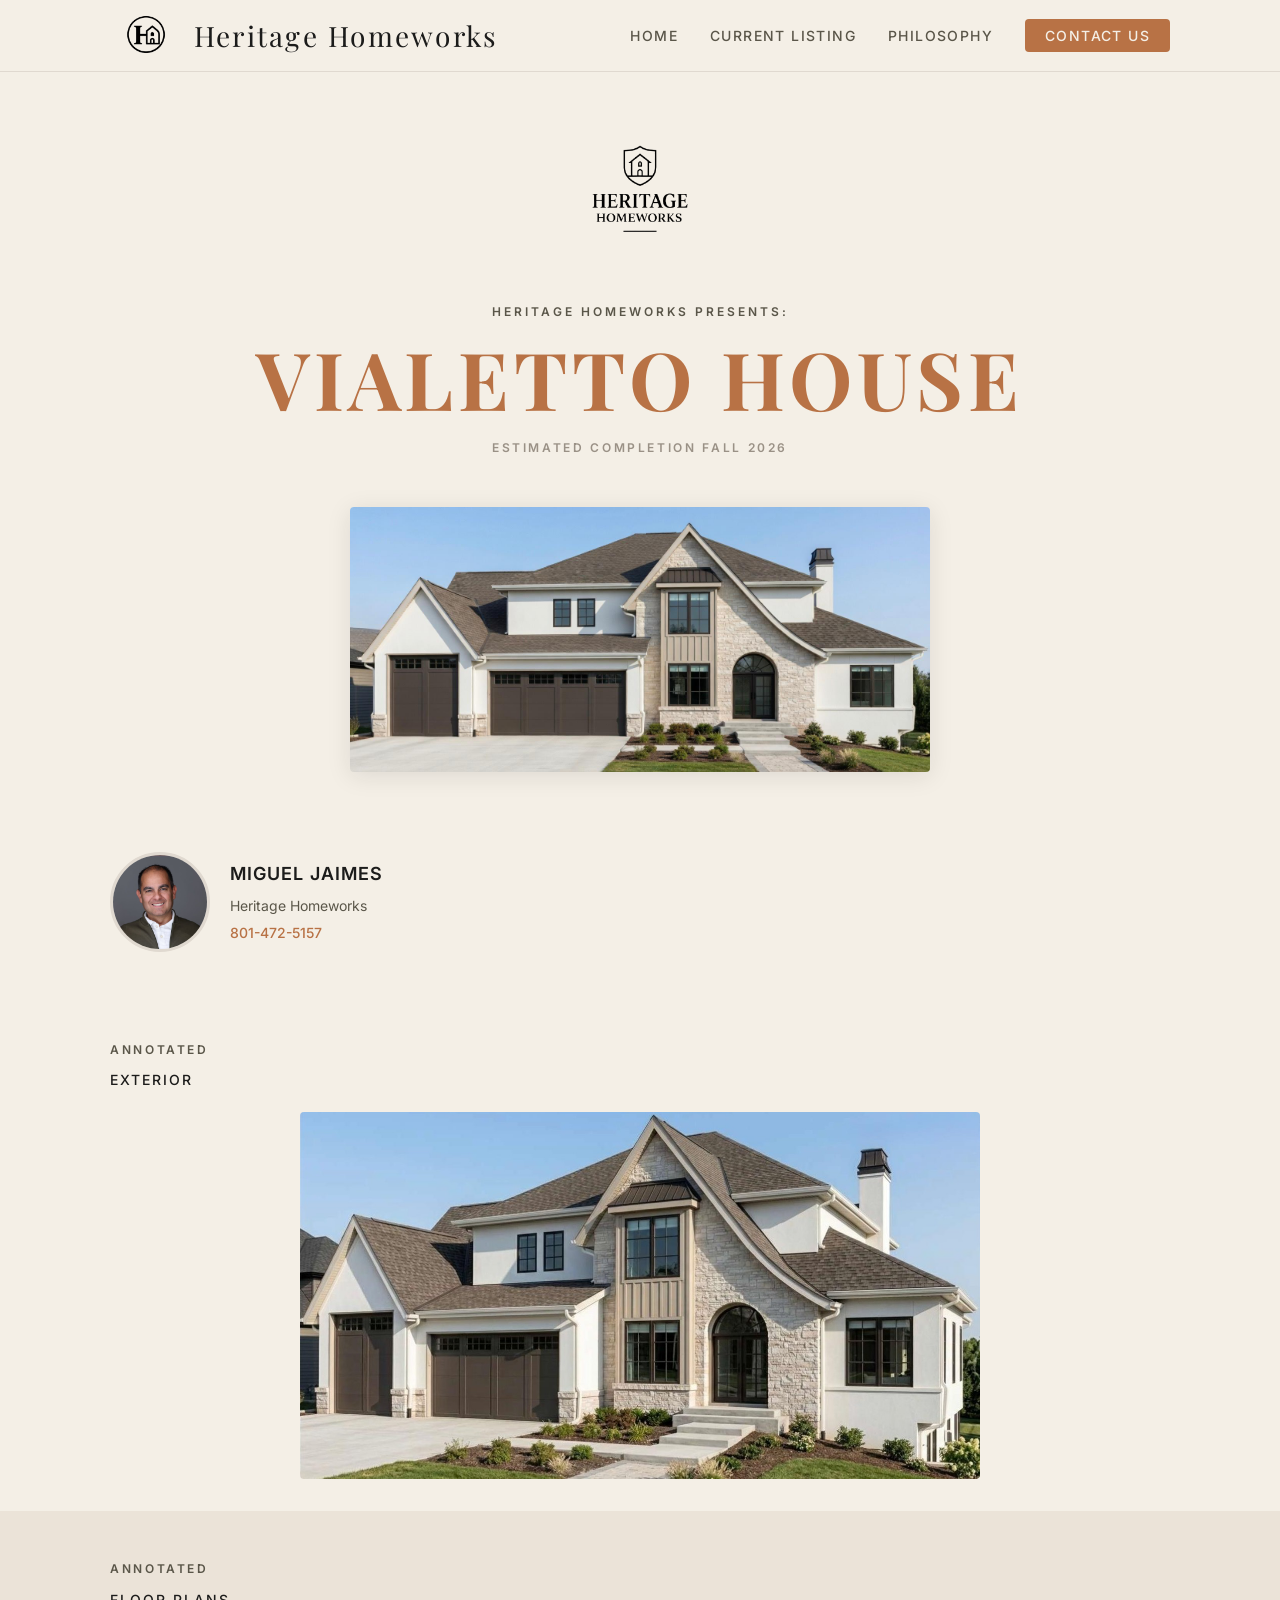
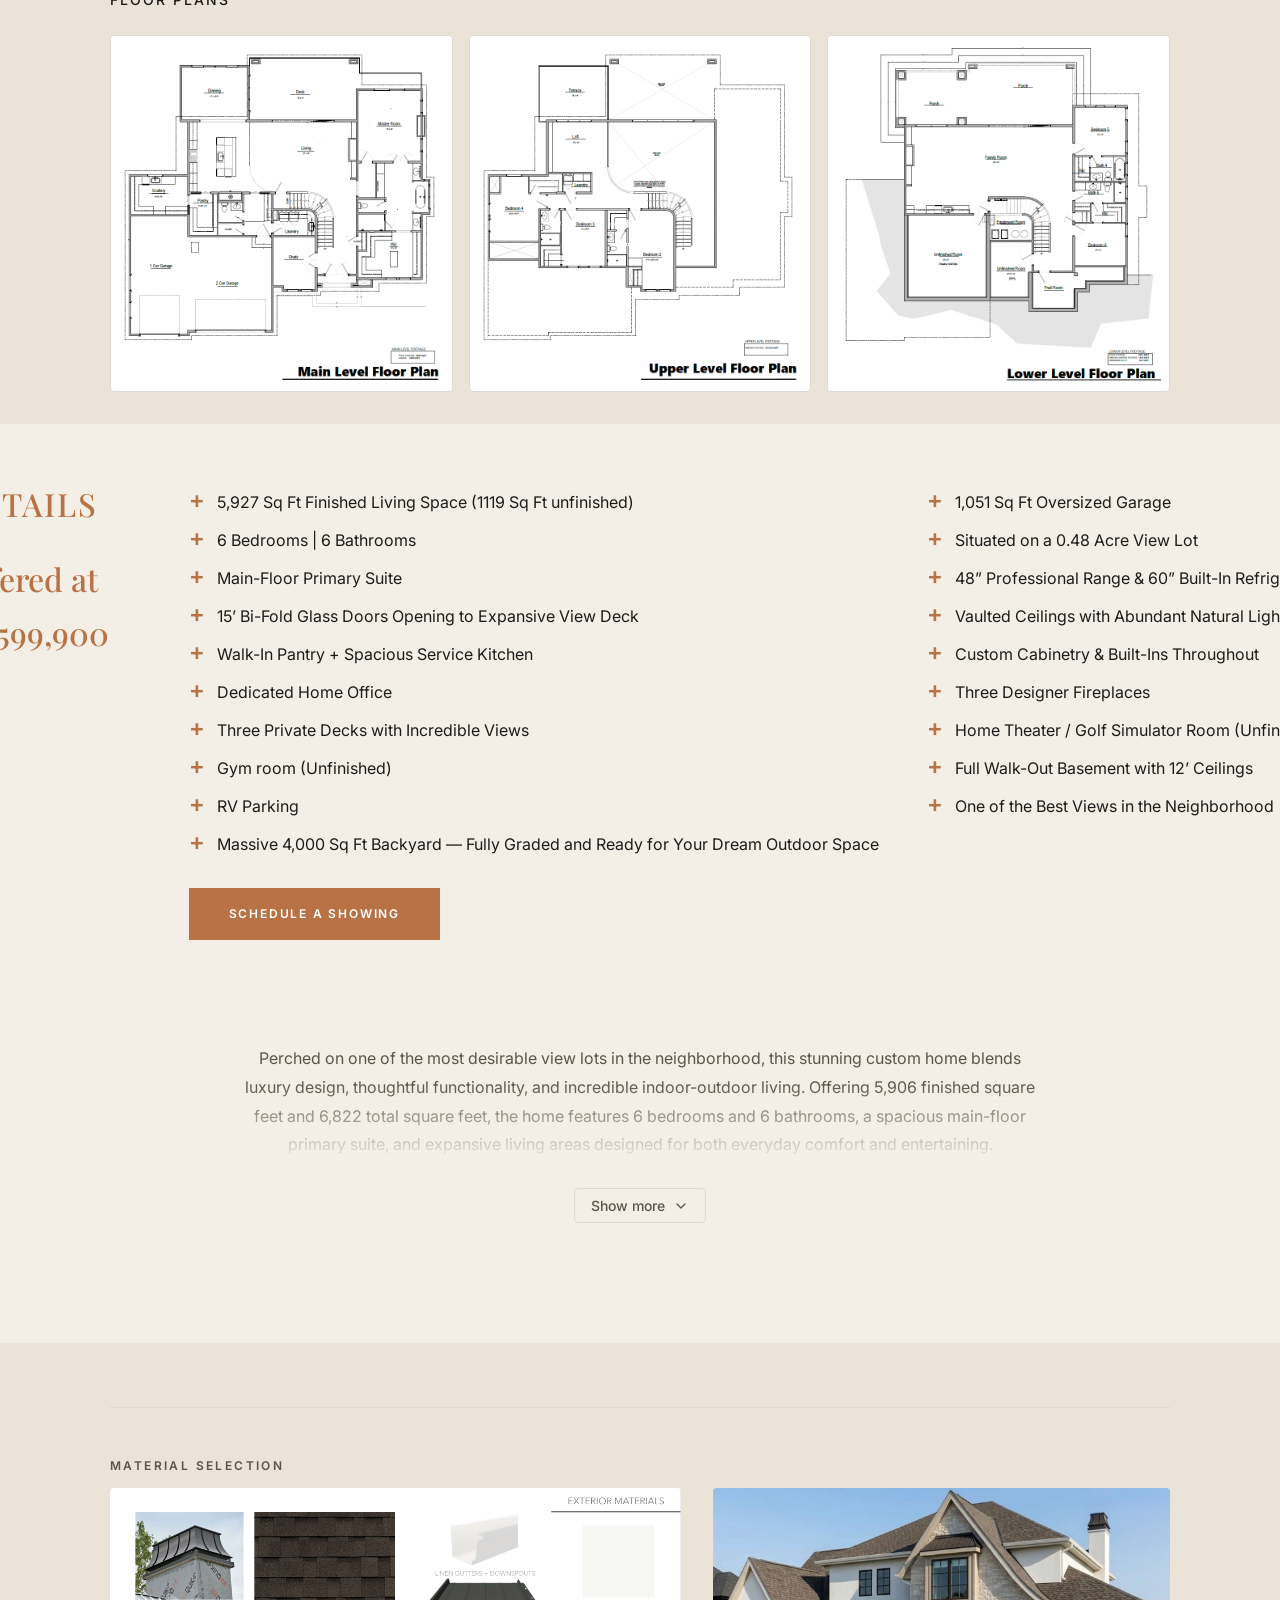
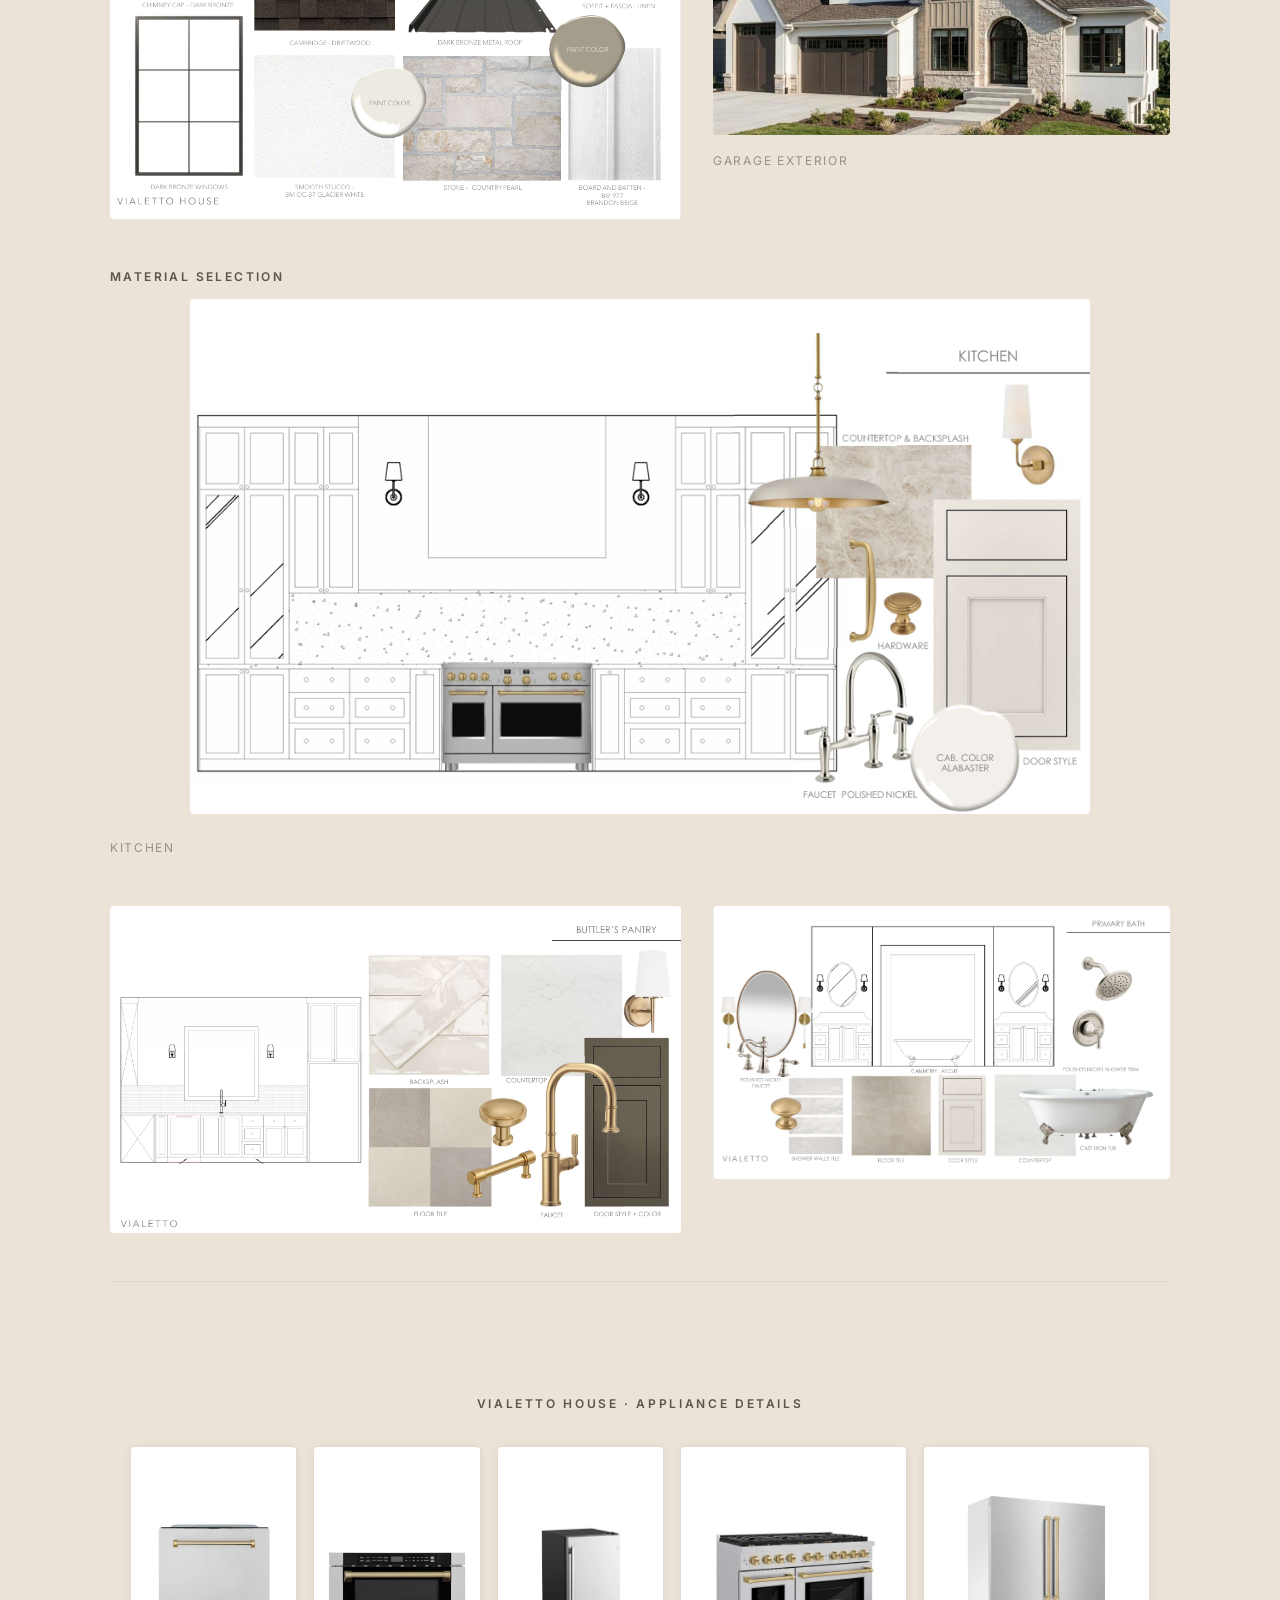
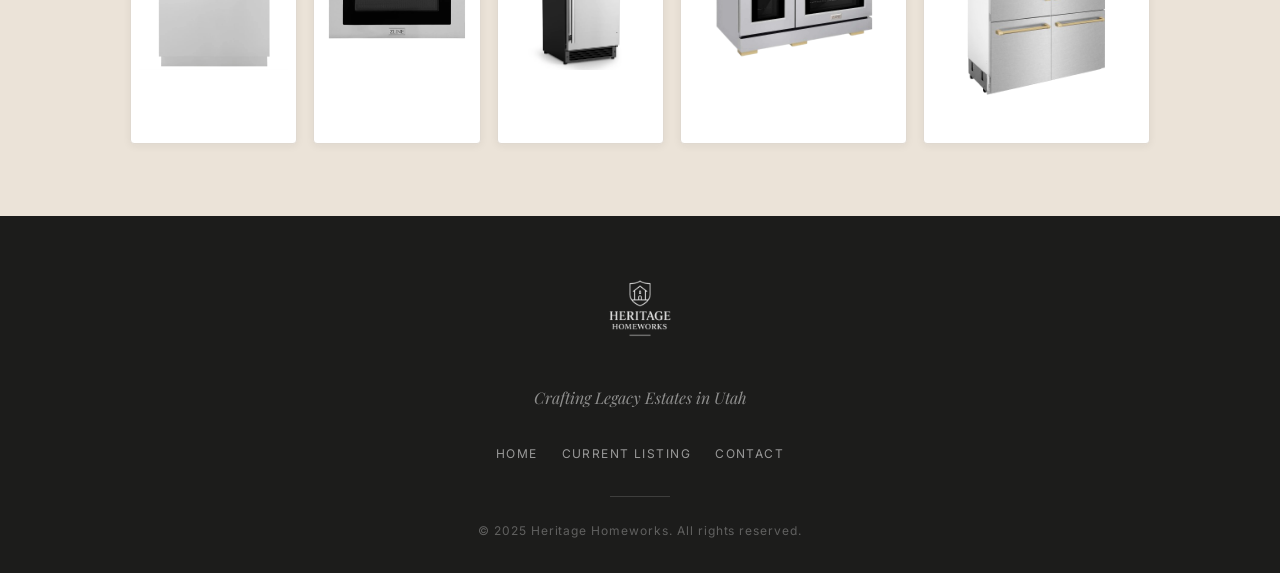
==== commit 623de832: "Fix gap between images" ====
--- a/home-product.html
+++ b/home-product.html
@@ -11,6 +11,7 @@
   <title>Vialetto Manor | Heritage Homeworks Luxury Listing</title>
   <!-- END EDIT SEO -->
 
+  <link rel="icon" href="assets/heritage-logo.jpeg" type="image/jpeg" />
   <link rel="preconnect" href="https://fonts.googleapis.com" />
   <link rel="preconnect" href="https://fonts.gstatic.com" crossorigin />
   <link
@@ -280,7 +281,7 @@
 
       <!-- Board 4: Pantry / Laundry -->
       <article class="material-board">
-        <p class="material-board__title">Material Selection</p>
+
         <div class="material-board__layout">
           <!-- ✏️ EDIT IMAGE: Pantry/laundry material board -->
           <img src="assets/bathroom-model1.png" alt="Annuvalotto — pantry and laundry room materials"
@@ -289,7 +290,7 @@
             <img src="assets/bathroom-model2.png" alt="Annuvalotto — powder bath material selection"
               class="material-board__img" loading="lazy" />
             <!-- ✏️ EDIT: Room name label -->
-            <p class="material-board__sublabel">Pantry &amp; Laundry Room</p>
+
           </div>
         </div>
       </article>
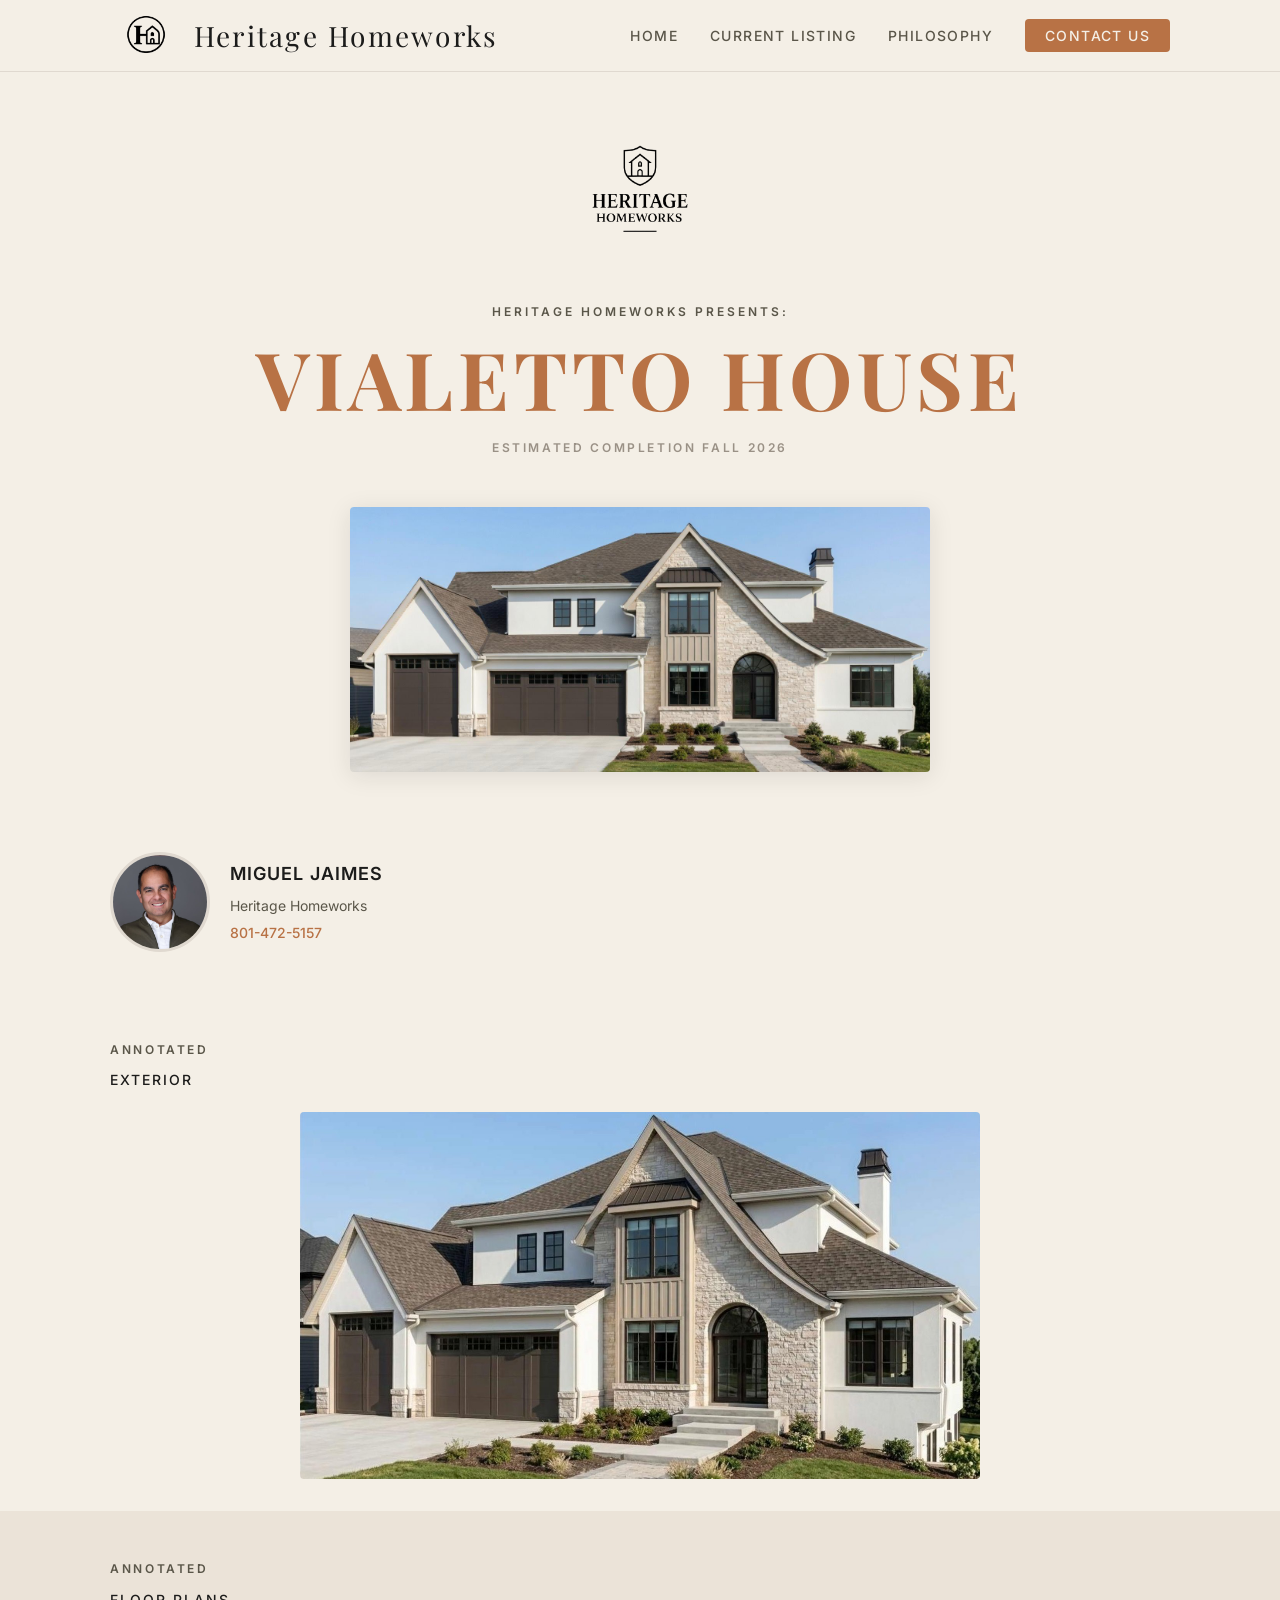
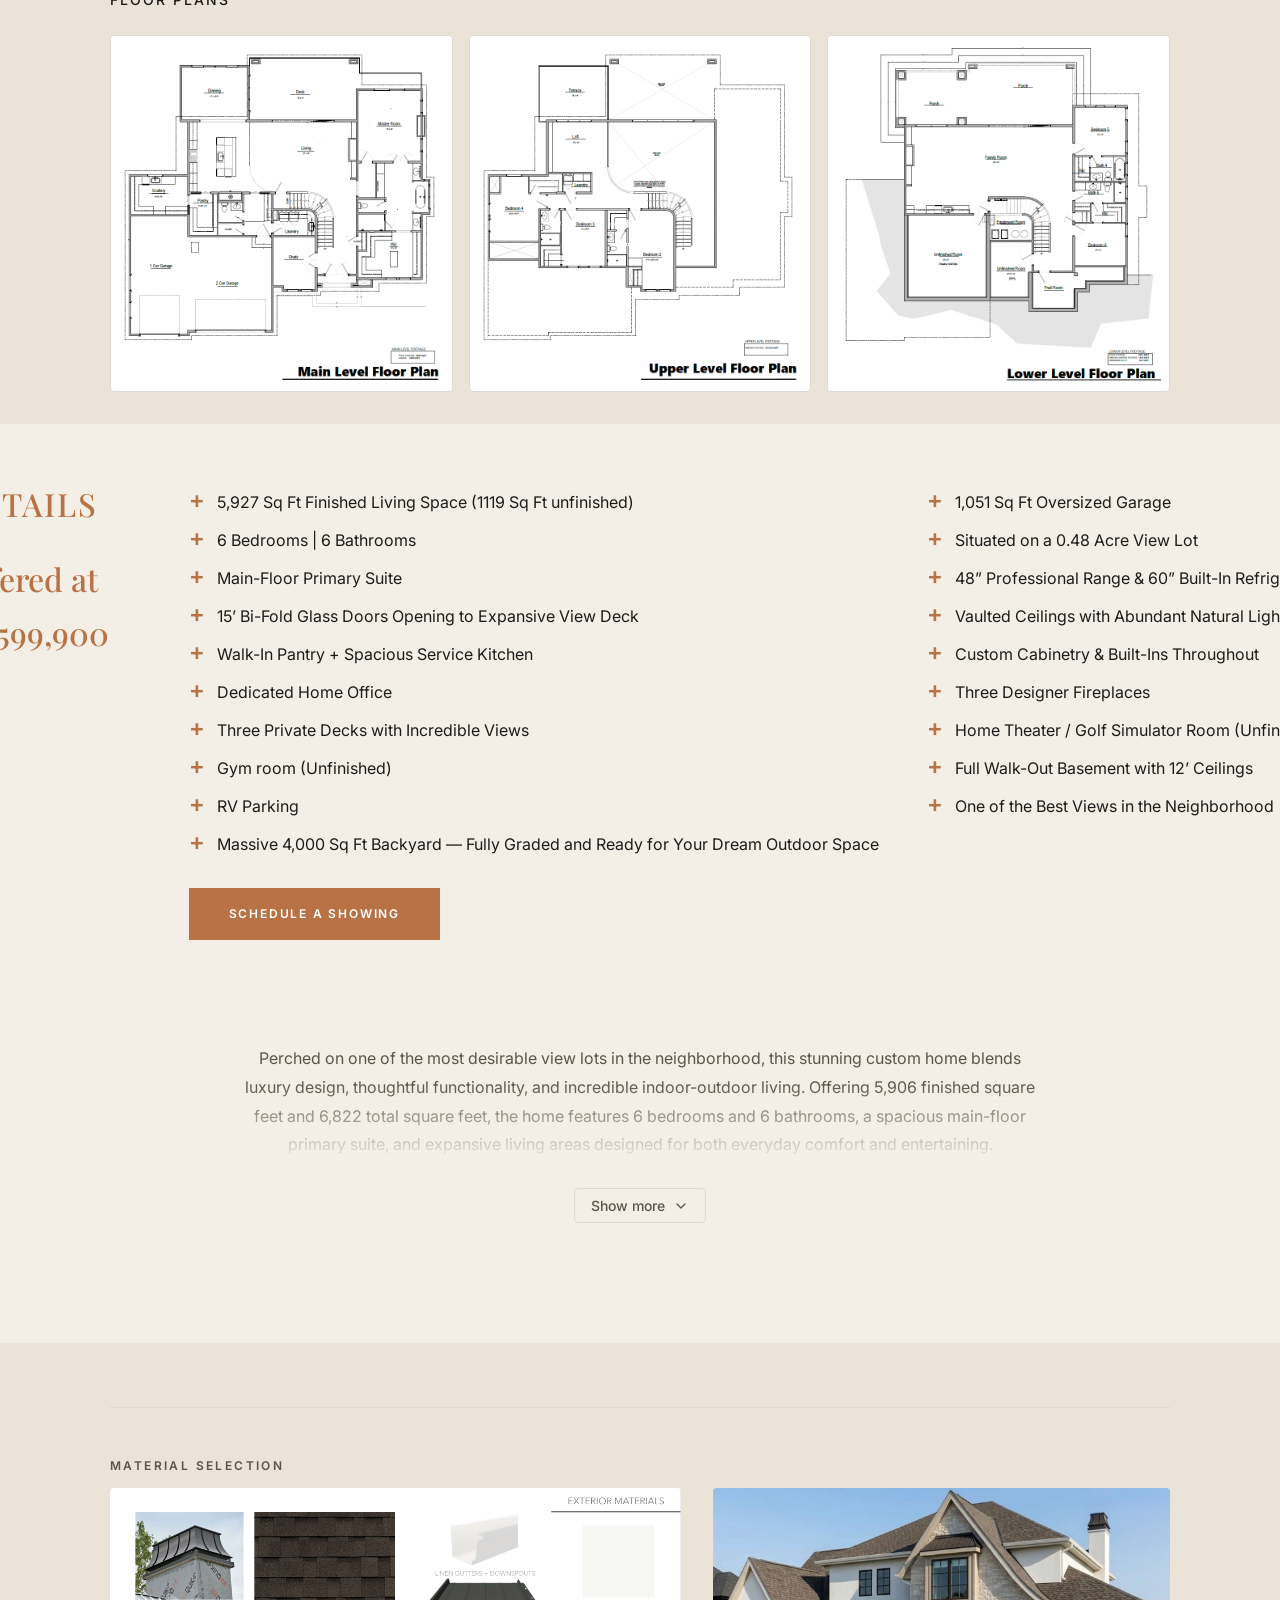
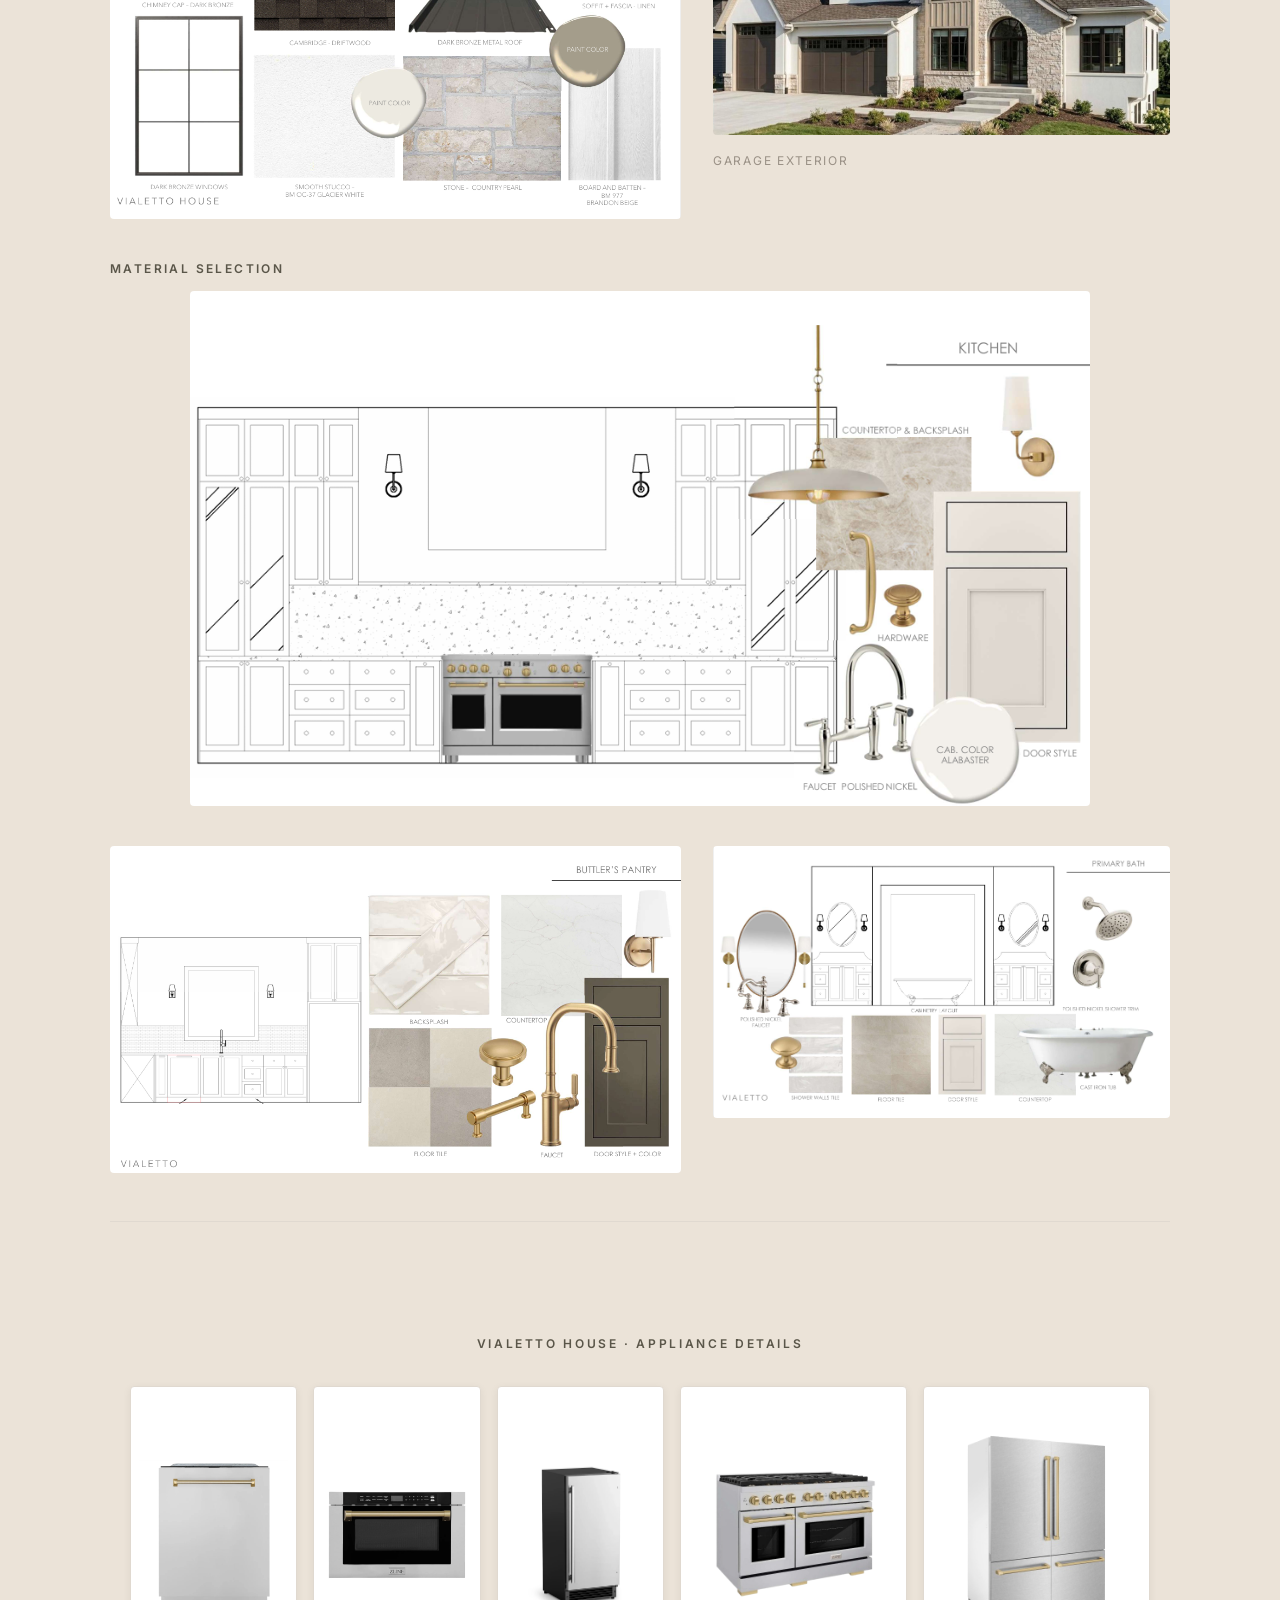
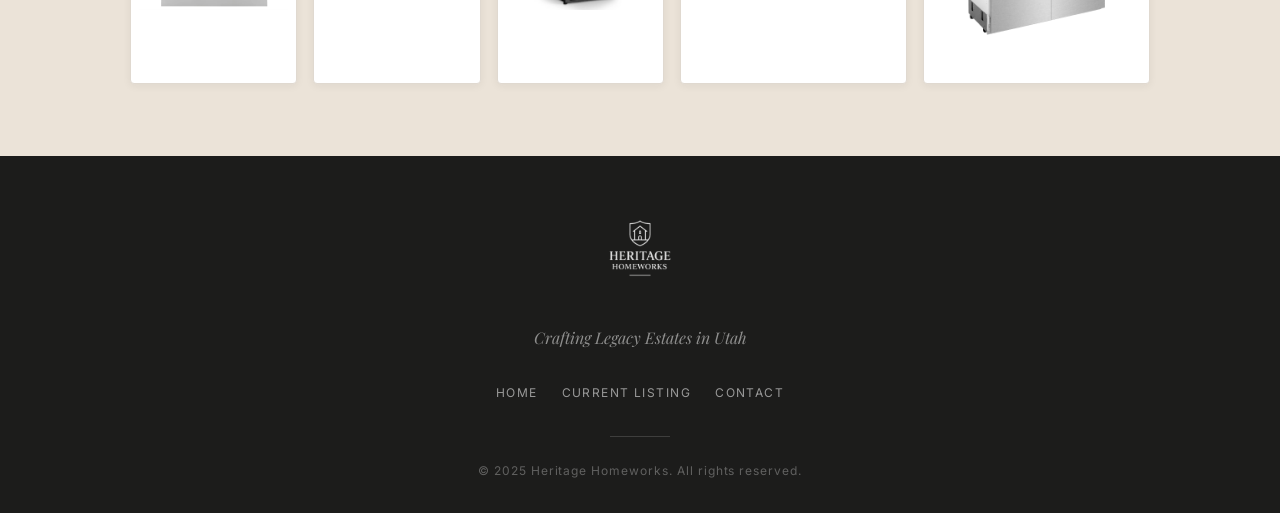
==== commit 9890e537: "Fix gap between bath and kitchen images" ====
--- a/home-product.html
+++ b/home-product.html
@@ -257,7 +257,7 @@
           <div>
             <!-- <img src="assets/main-floor.png" alt="Annuvalotto — kitchen cabinet elevation drawings"
               class="material-board__img" loading="lazy" /> -->
-            <p class="material-board__sublabel">Kitchen</p>
+            <!-- <p class="material-board__sublabel">Kitchen</p> -->
           </div>
         </div>
       </article>
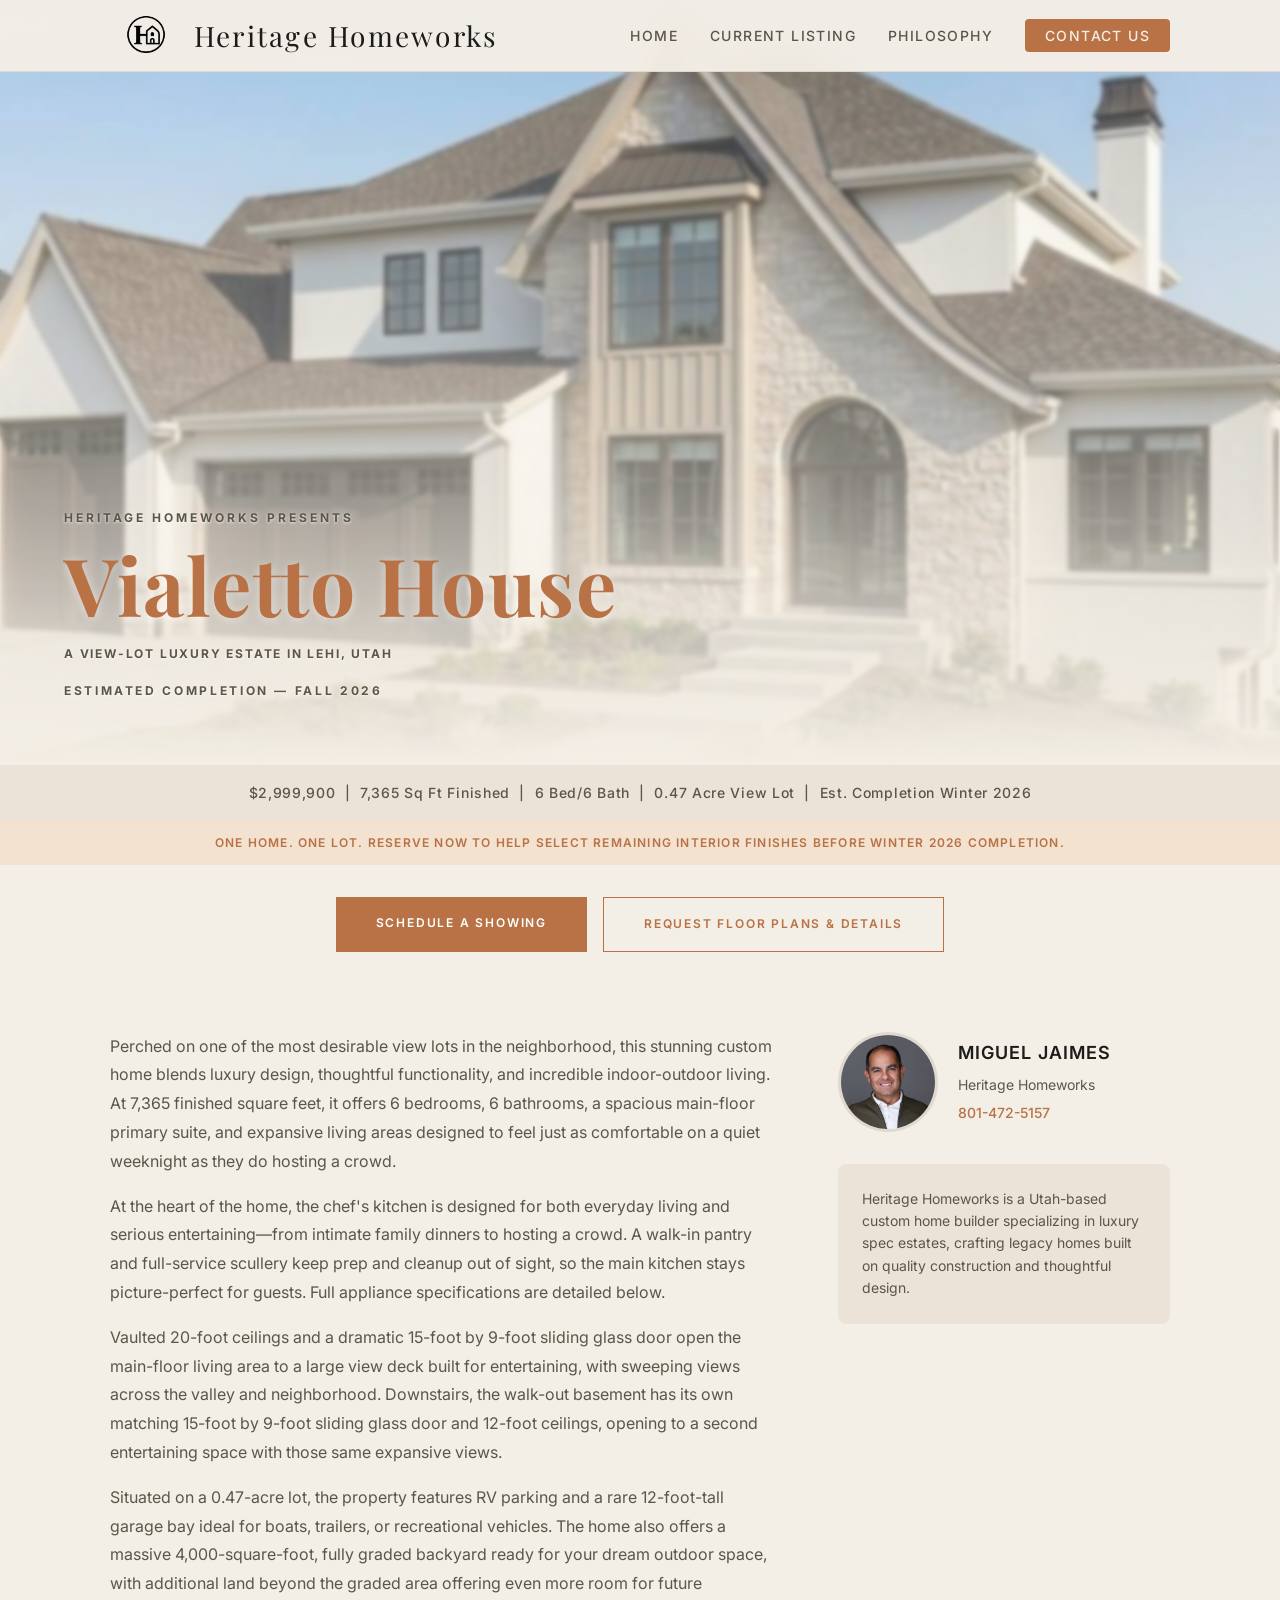
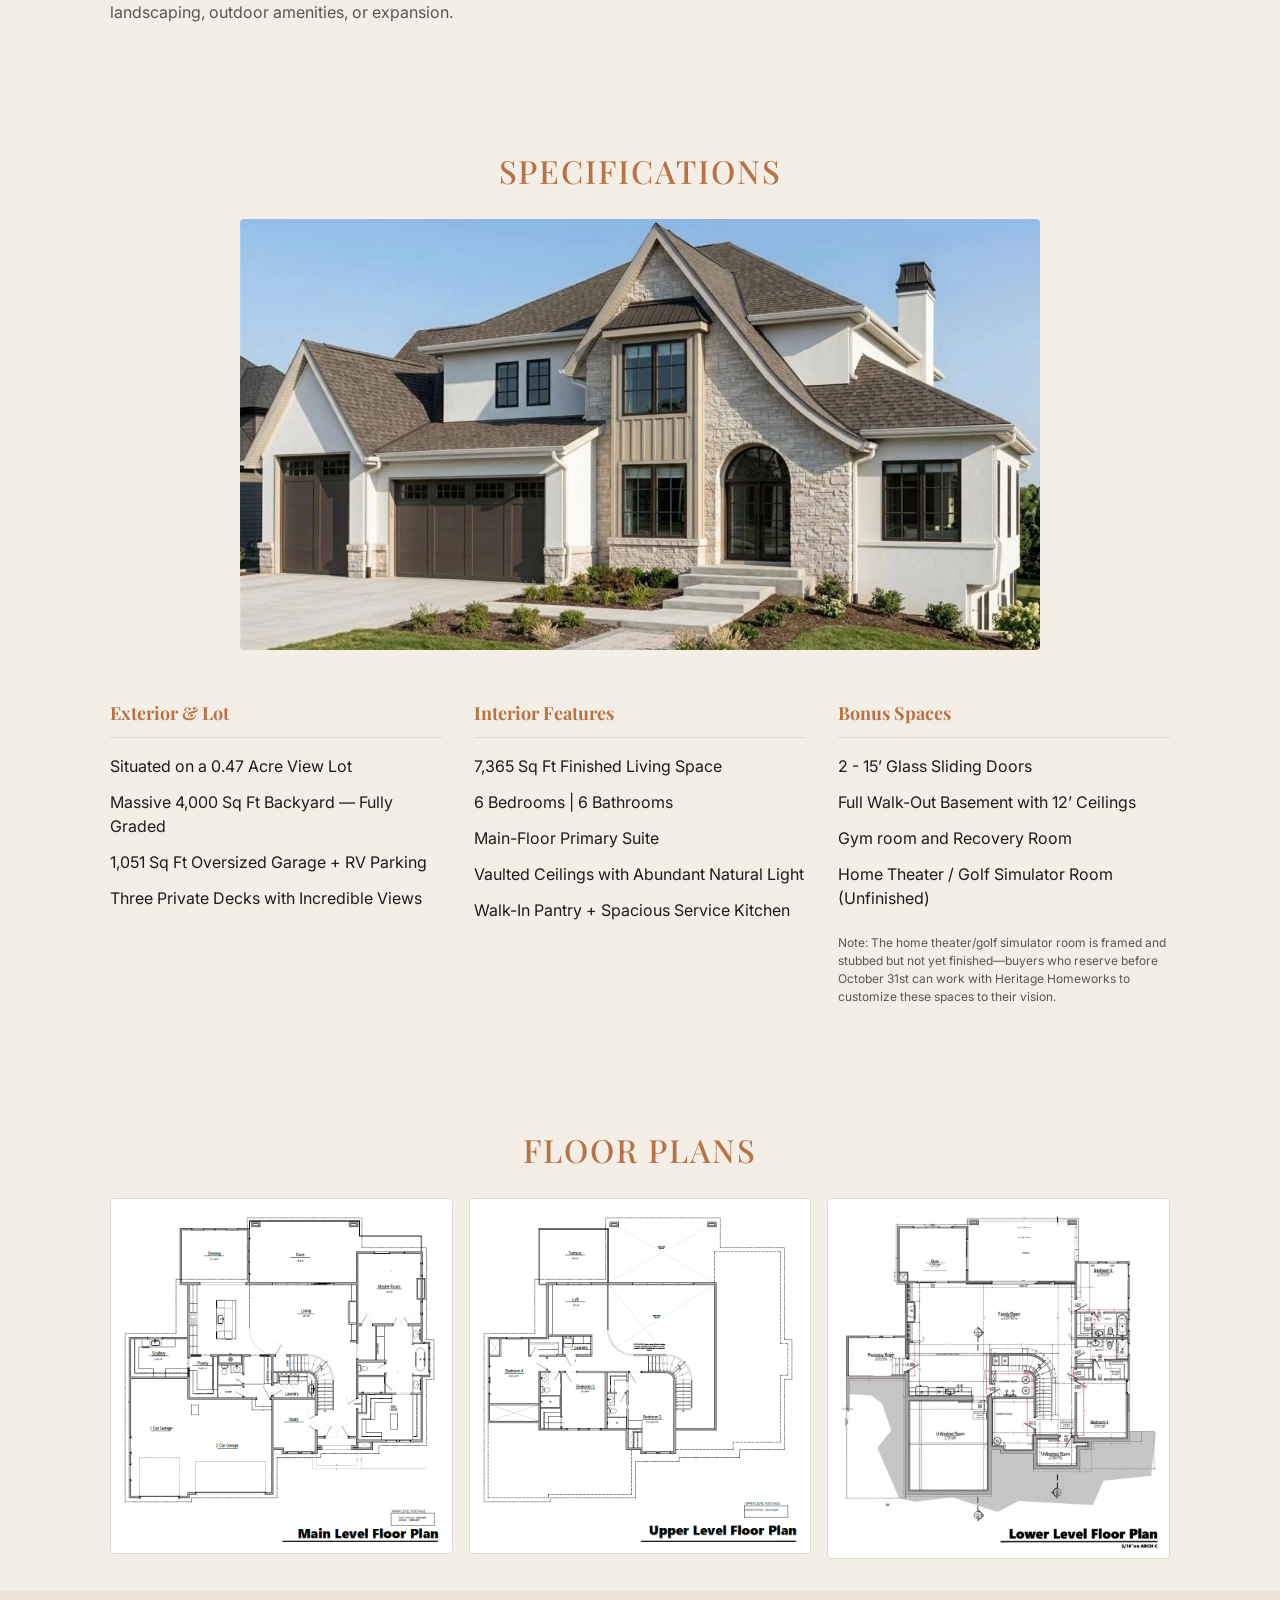
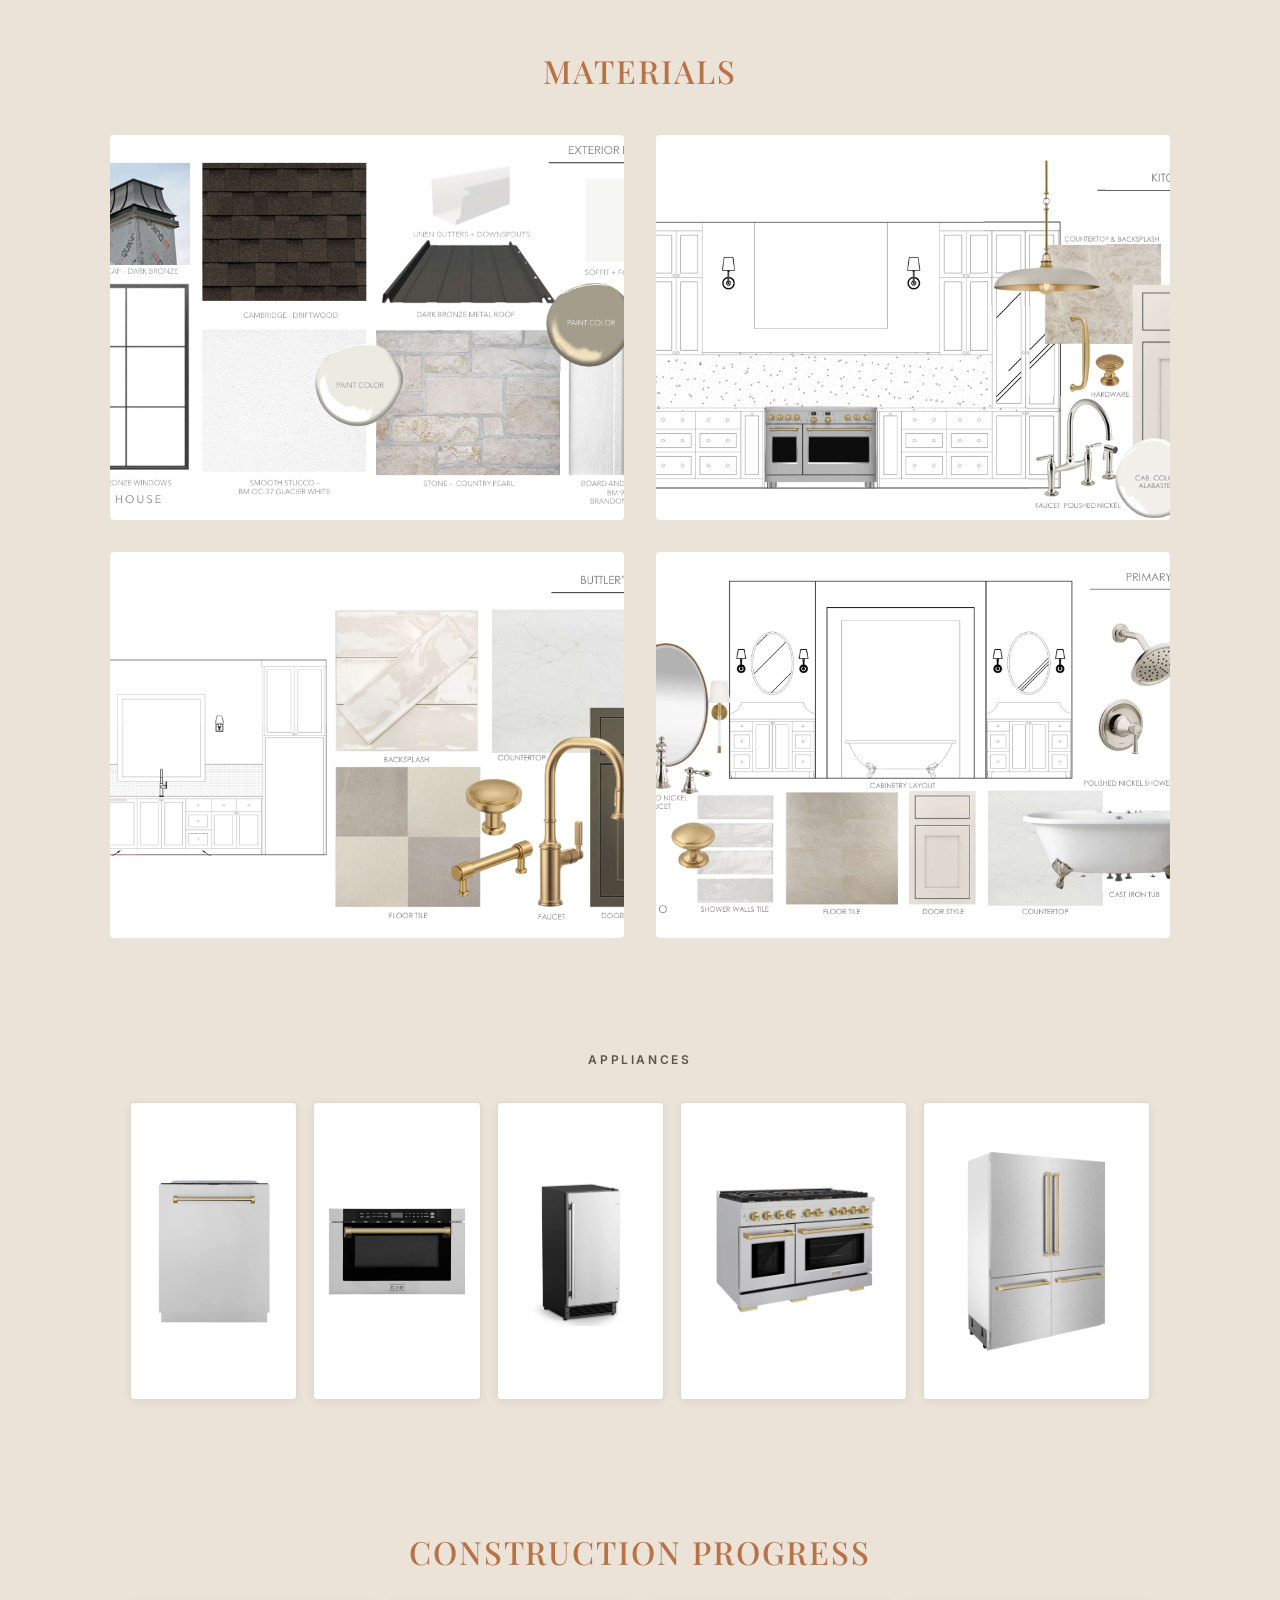
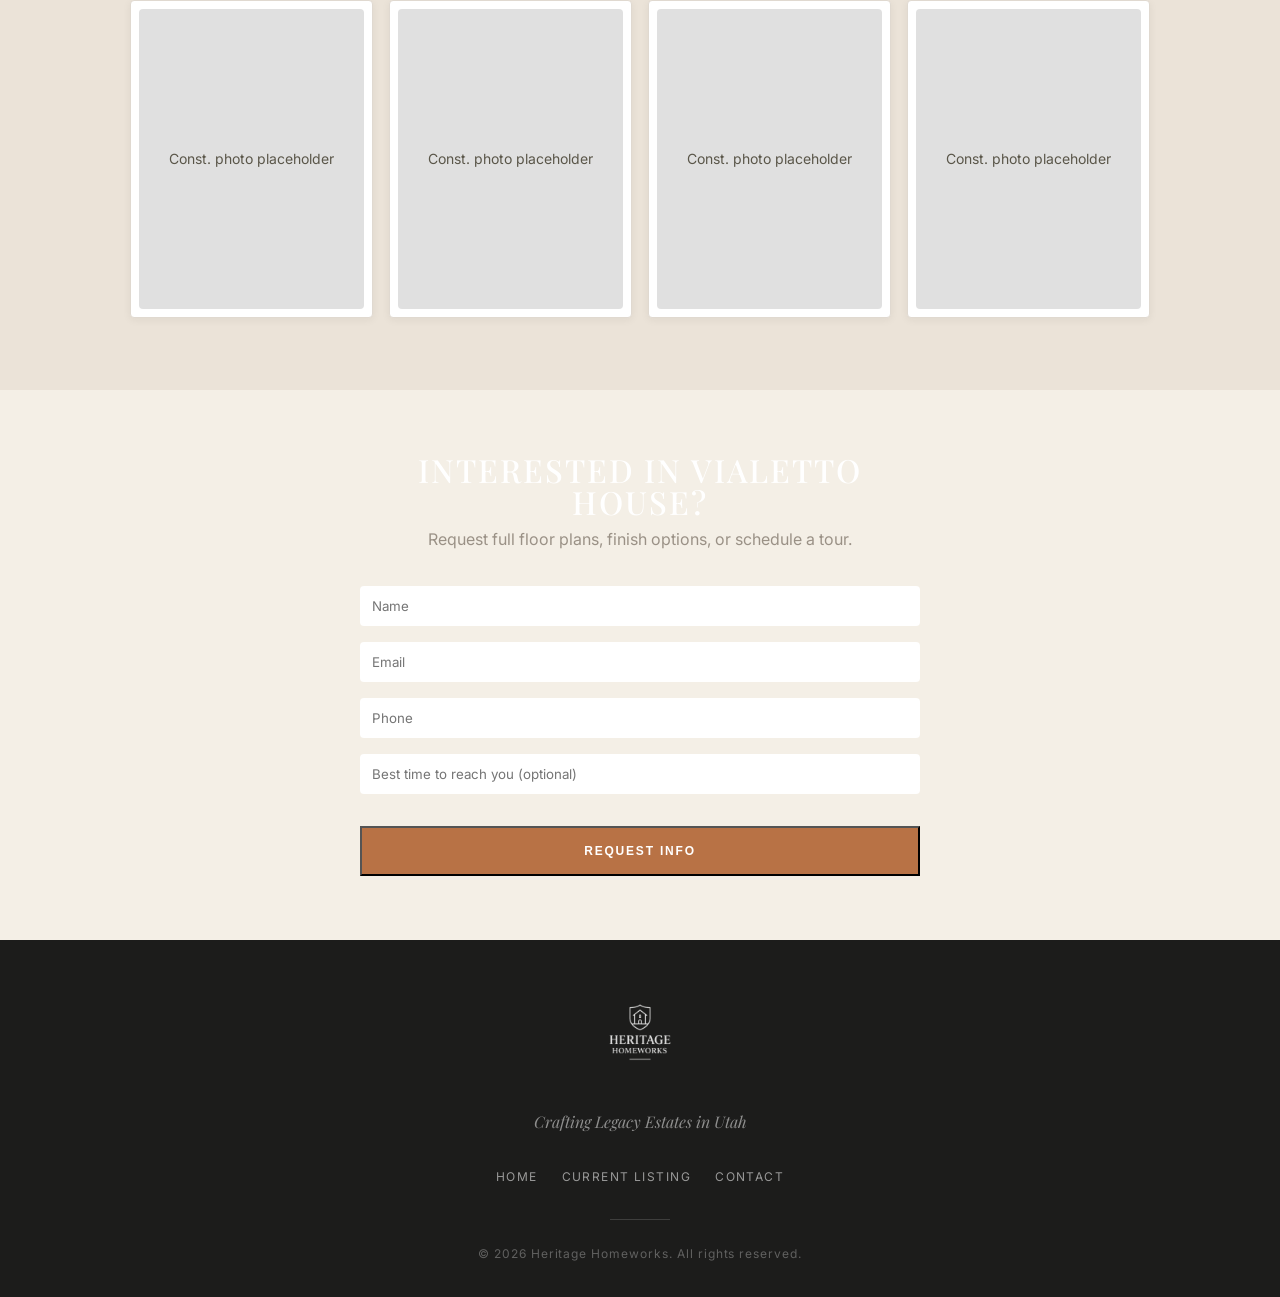
==== commit ddbeddca: "Final Featurings for the Project" ====
--- a/home-product.html
+++ b/home-product.html
@@ -7,8 +7,8 @@
 
   <!-- ✏️ EDIT SEO: Update title and description for each new property listing -->
   <meta name="description"
-    content="Vialetto Manor by Heritage Homeworks — A 5,356 sq ft luxury custom estate in Utah. 5 beds, 5 baths, estimated completion August 2025. Priced at $2,399,900." />
-  <title>Vialetto Manor | Heritage Homeworks Luxury Listing</title>
+    content="A 7,365 sq ft luxury new-construction estate on a 0.47-acre view lot in Lehi, UT. 6 bedrooms, 6 bathrooms, main-floor primary suite, chef's kitchen, and a full walk-out basement. Estimated completion Winter 2026. Offered at $2,999,900 by Heritage Homeworks." />
+  <title>Vialetto House | Luxury New Construction in Lehi, UT | Heritage Homeworks.</title>
   <!-- END EDIT SEO -->
 
   <link rel="icon" href="assets/heritage-logo.jpeg" type="image/jpeg" />
@@ -59,242 +59,147 @@
        3. Update the agent information below
        ===================================================================== -->
   <header class="property-header" aria-label="Property listing header">
-    <div class="container">
-
-      <img src="assets/heritage-logo-banner-removebg-preview.png" alt="Heritage Homeworks"
-        class="property-header__logo anim-fade-up" />
-
-      <!-- ✏️ EDIT: Intro label -->
-      <p class="property-header__presents anim-fade-up anim-delay-1">Heritage Homeworks Presents:</p>
-
-      <!-- ✏️ EDIT: Property name -->
+    <div class="property-header__content">
+      <p class="property-header__presents anim-fade-up anim-delay-1">HERITAGE HOMEWORKS PRESENTS</p>
       <h1 class="property-header__name anim-fade-up anim-delay-2">Vialetto House</h1>
-
-      <!-- ✏️ EDIT: Estimated completion -->
-      <p class="property-header__completion anim-fade-up anim-delay-3">Estimated Completion Fall 2026</p>
-
+      <p class="property-header__subtitle anim-fade-up anim-delay-3" style="color: var(--color-text-mid); font-weight: 700; text-transform: uppercase; letter-spacing: 0.15em; font-size: var(--fs-xs); margin-bottom: var(--sp-4); text-shadow: 0 1px 3px rgba(255, 255, 255, 0.8);">A View-Lot Luxury Estate in Lehi, Utah</p>
+      <p class="property-header__completion anim-fade-up anim-delay-4">Estimated Completion — Fall 2026</p>
     </div>
   </header>
 
   <!-- =====================================================================
-       PHOTO STRIP — ✏️ EDIT: Replace both images for each new property
-       ===================================================================== -->
-  <section class="photo-strip" aria-label="Property photography">
-    <div class="photo-strip__grid">
-      <!-- ✏️ EDIT IMAGE: Construction progress photo -->
-      <img src="assets/exterior-image-v2.jpeg" alt="Vialetto House — under construction exterior view"
-        class="photo-strip__img" loading="eager" />
-      <!-- ✏️ EDIT IMAGE: Architectural exterior render -->
-      <!-- <img src="assets/home-section-pic.jpeg" alt="Annuvalotto — architectural exterior render" class="photo-strip__img"
-        loading="eager" /> -->
-    </div>
-  </section>
-
-  <!-- =====================================================================
-       AGENT CARD — ✏️ EDIT: Agent name, brokerage, phone, photo
-       ===================================================================== -->
-  <section class="agent-card" aria-label="Listing agent">
-    <div class="container">
-      <div class="agent-card__inner">
-        <!-- ✏️ EDIT IMAGE: Agent headshot -->
-        <img src="assets/miguel-profile-pic.jpeg" alt="Miguel Jaimes — Heritage Homeworks Agent"
-          class="agent-card__photo" />
-        <div class="agent-card__info">
-          <!-- ✏️ EDIT: Agent full name -->
-          <span class="agent-card__name">Miguel Jaimes</span>
-          <!-- ✏️ EDIT: Brokerage name -->
-          <span class="agent-card__company">Heritage Homeworks</span>
-          <!-- ✏️ EDIT: Phone (update href AND display text) -->
-          <a href="tel:8014725157" class="agent-card__phone">801-472-5157</a>
-        </div>
-      </div>
-    </div>
-  </section>
-
-  <!-- =====================================================================
-       EXTERIOR — ✏️ EDIT: Replace with full exterior render of new build
-       ===================================================================== -->
-  <section class="annotated-section" aria-labelledby="exterior-label">
-    <div class="container">
-      <p class="annotated-section__label" id="exterior-label">Annotated</p>
-      <!-- ✏️ EDIT: Section sub-label -->
-      <p class="annotated-section__sublabel">Exterior</p>
-      <!-- ✏️ EDIT IMAGE: Full exterior architectural render -->
-      <img src="assets/exterior-image-view2.jpeg" alt="Vialetto House — full exterior architectural render"
-        class="annotated-section__img" loading="lazy" />
-    </div>
-  </section>
-
-  <!-- =====================================================================
-       FLOOR PLANS — ✏️ EDIT: Main floor (left) and upper floor (right)
-       ===================================================================== -->
-  <section class="annotated-section annotated-section--alt" aria-labelledby="floorplan-label">
-    <div class="container">
-      <p class="annotated-section__label" id="floorplan-label">Annotated</p>
-      <!-- ✏️ EDIT: Floor plan section label -->
-      <p class="annotated-section__sublabel">Floor Plans</p>
-      <div class="floorplan-grid">
-        <!-- ✏️ EDIT IMAGE: Main floor plan -->
-        <img src="assets/main-floor.png" alt="Vialetto House — main floor plan" class="floorplan-grid__img"
-          loading="lazy" />
-        <!-- ✏️ EDIT IMAGE: Upper floor plan -->
-        <img src="assets/upper-floor.png" alt="Vialetto House — upper floor plan" class="floorplan-grid__img"
-          loading="lazy" />
-        <img src="assets/basement.png" alt="Vialetto House — basement floor plan" class="floorplan-grid__img"
-          loading="lazy" />
-      </div>
-    </div>
-  </section>
-
-  <!-- =====================================================================
-       ✏️ PROPERTY DETAILS — MAIN EDIT ZONE
-       Checklist per new listing:
-         [ ] Price               → .property-details__price
-         [ ] Sq Ft, Garage, Beds, Baths, Lot, Features → .property-details__list
-         [ ] Description         → .property-details__desc
+       ACTION BARS
+       ===================================================================== -->
+  <section class="action-bars">
+    <div class="action-bar--stats">
+      <div class="container">
+        $2,999,900 &nbsp;|&nbsp; 7,365 Sq Ft Finished &nbsp;|&nbsp; 6 Bed/6 Bath &nbsp;|&nbsp; 0.47 Acre View Lot &nbsp;|&nbsp; Est. Completion Winter 2026
+      </div>
+    </div>
+    <div class="action-bar--urgency">
+      <div class="container">
+        One home. One lot. Reserve now to help select remaining interior finishes before Winter 2026 completion.
+      </div>
+    </div>
+    <div class="action-bar--cta">
+      <div class="container" style="display: flex; gap: var(--sp-4); justify-content: center; flex-wrap: wrap;">
+        <a href="#contact" class="btn-primary">Schedule a Showing</a>
+        <a href="#contact" class="btn-secondary">Request Floor Plans & Details</a>
+      </div>
+    </div>
+  </section>
+
+  <!-- =====================================================================
+       INTRO SECTION (Description & Agent Card)
+       ===================================================================== -->
+  <section class="intro-section section--plain">
+    <div class="container">
+      <div class="intro-section__grid">
+        <div class="intro-section__desc">
+          <p>Perched on one of the most desirable view lots in the neighborhood, this stunning custom home blends luxury design, thoughtful functionality, and incredible indoor-outdoor living. At 7,365 finished square feet, it offers 6 bedrooms, 6 bathrooms, a spacious main-floor primary suite, and expansive living areas designed to feel just as comfortable on a quiet weeknight as they do hosting a crowd.</p>
+          <p>At the heart of the home, the chef's kitchen is designed for both everyday living and serious entertaining—from intimate family dinners to hosting a crowd. A walk-in pantry and full-service scullery keep prep and cleanup out of sight, so the main kitchen stays picture-perfect for guests. Full appliance specifications are detailed below.</p>
+          <p>Vaulted 20-foot ceilings and a dramatic 15-foot by 9-foot sliding glass door open the main-floor living area to a large view deck built for entertaining, with sweeping views across the valley and neighborhood. Downstairs, the walk-out basement has its own matching 15-foot by 9-foot sliding glass door and 12-foot ceilings, opening to a second entertaining space with those same expansive views.</p>
+          <p>Situated on a 0.47-acre lot, the property features RV parking and a rare 12-foot-tall garage bay ideal for boats, trailers, or recreational vehicles. The home also offers a massive 4,000-square-foot, fully graded backyard ready for your dream outdoor space, with additional land beyond the graded area offering even more room for future landscaping, outdoor amenities, or expansion.</p>
+        </div>
+        <div class="intro-section__sidebar">
+          <!-- AGENT CARD -->
+          <div class="agent-card__inner">
+            <img src="assets/miguel-profile-pic.jpeg" alt="Miguel Jaimes — Heritage Homeworks Agent" class="agent-card__photo" />
+            <div class="agent-card__info">
+              <span class="agent-card__name">Miguel Jaimes</span>
+              <span class="agent-card__company">Heritage Homeworks</span>
+              <a href="tel:8014725157" class="agent-card__phone">801-472-5157</a>
+            </div>
+          </div>
+          <!-- BUILDER BIO -->
+          <div class="builder-bio">
+            <p>Heritage Homeworks is a Utah-based custom home builder specializing in luxury spec estates, crafting legacy homes built on quality construction and thoughtful design.</p>
+          </div>
+        </div>
+      </div>
+    </div>
+  </section>
+
+
+  <!-- =====================================================================
+       SPECIFICATIONS (3 Columns)
        ===================================================================== -->
   <section class="property-details section section--plain" id="details" aria-labelledby="details-heading">
     <div class="container">
-
-      <!-- Desktop: Title and price on left -->
-      <div>
-        <h2 class="property-details__heading" id="details-heading">Details</h2>
-        <!-- ✏️ EDIT: Price -->
-        <p class="property-details__price">Offered at $2,599,900</p>
-      </div>
-
-      <!-- Desktop: 2-column list of specs on right -->
-      <div>
-        <ul class="property-details__list" role="list">
-          <!-- ✏️ EDIT: Specs — add/remove <li> items freely -->
-          <li class="property-details__item">5,927 Sq Ft Finished Living Space (1119 Sq Ft unfinished)</li>
-          <li class="property-details__item">1,051 Sq Ft Oversized Garage</li>
-          <li class="property-details__item">6 Bedrooms | 6 Bathrooms</li>
-          <li class="property-details__item">Situated on a 0.48 Acre View Lot</li>
-          <li class="property-details__item">Main-Floor Primary Suite</li>
-          <li class="property-details__item">48” Professional Range & 60” Built-In Refrigerator</li>
-          <li class="property-details__item">15’ Bi-Fold Glass Doors Opening to Expansive View Deck</li>
-          <li class="property-details__item">Vaulted Ceilings with Abundant Natural Light</li>
-          <li class="property-details__item">Walk-In Pantry + Spacious Service Kitchen</li>
-          <li class="property-details__item">Custom Cabinetry & Built-Ins Throughout</li>
-          <li class="property-details__item">Dedicated Home Office</li>
-          <li class="property-details__item">Three Designer Fireplaces</li>
-          <li class="property-details__item">Three Private Decks with Incredible Views</li>
-          <li class="property-details__item">Home Theater / Golf Simulator Room (Unfinished)</li>
-          <li class="property-details__item">Gym room (Unfinished)</li>
-          <li class="property-details__item">Full Walk-Out Basement with 12’ Ceilings</li>
-          <li class="property-details__item">RV Parking</li>
-          <li class="property-details__item">One of the Best Views in the Neighborhood</li>
-          <li class="property-details__item">Massive 4,000 Sq Ft Backyard — Fully Graded and Ready for Your Dream
-            Outdoor Space</li>
-        </ul>
-        <a href="index.html#contact" class="btn-primary" style="margin-top: var(--sp-8);">Schedule a Showing</a>
-      </div>
-
-    </div>
-
-    <!-- Independent Description Block below Details -->
-    <div class="property-details__extras">
-      <div class="expandable-description" id="expandable-description">
-        <!-- ✏️ EDIT: Property description — 3 paragraphs -->
-        <p>Perched on one of the most desirable view lots in the neighborhood, this stunning custom home blends luxury
-          design, thoughtful functionality, and incredible indoor-outdoor living. Offering 5,906 finished square feet
-          and 6,822 total square feet, the home features 6 bedrooms and 6 bathrooms, a spacious main-floor primary
-          suite, and expansive living areas designed for both everyday comfort and entertaining.</p>
-        <p>The chef’s kitchen is equipped with a 48” professional range, 60” built-in refrigerator, walk-in pantry, and
-          a full service kitchen, complemented by custom cabinetry and built-ins throughout the home.</p>
-        <p>Vaulted ceilings and a dramatic 15-foot bifold sliding glass door open the main living area to a large view
-          deck, creating seamless indoor-outdoor flow while capturing some of the best views in the neighborhood.
-          Additional highlights include three fireplaces, three private decks, and a 10’ ceiling walk-out basement with
-          space planned for a future home theater or golf simulator.</p>
-        <p>Situated on a 0.48 acre lot, the property features RV parking and a rare 12-foot-tall garage bay ideal for
-          boats, trailers, or recreational vehicles. The home also offers a massive 4,000 sq ft fully graded backyard
-          ready for your dream outdoor space, with additional land beyond the graded area providing even more
-          opportunity for future landscaping, outdoor amenities, or expansion.</p>
-      </div>
-
-      <button class="expand-btn" id="expand-btn" aria-expanded="false" aria-controls="expandable-description">
-        <span class="expand-btn__text">Show more</span>
-        <svg class="expand-btn__icon" width="16" height="16" viewBox="0 0 24 24" fill="none" stroke="currentColor"
-          stroke-width="2" stroke-linecap="round" stroke-linejoin="round">
-          <polyline points="6 9 12 15 18 9"></polyline>
-        </svg>
-      </button>
-    </div>
-
-    </div>
-  </section>
-
-  <!-- =====================================================================
-       MATERIAL BOARDS — ✏️ EDIT: Replace images and room labels per listing
+      <h2 class="property-details__heading" id="details-heading" style="text-align: center;">SPECIFICATIONS</h2>
+      
+      <div style="margin-bottom: var(--sp-12);">
+        <img src="assets/exterior-image-view2.jpeg" alt="Vialetto House Exterior" style="display: block; margin: 0 auto; max-width: 100%; width: 800px; height: auto; border-radius: var(--radius-sm);" loading="lazy" />
+      </div>
+
+      <div class="specs-grid">
+        <!-- Column 1: Exterior -->
+        <div class="specs-column">
+          <h3 class="specs-column__title">Exterior & Lot</h3>
+          <ul class="property-details__list" role="list">
+            <li class="property-details__item">Situated on a 0.47 Acre View Lot</li>
+            <li class="property-details__item">Massive 4,000 Sq Ft Backyard — Fully Graded</li>
+            <li class="property-details__item">1,051 Sq Ft Oversized Garage + RV Parking</li>
+            <li class="property-details__item">Three Private Decks with Incredible Views</li>
+          </ul>
+        </div>
+        
+        <!-- Column 2: Interior Features -->
+        <div class="specs-column">
+          <h3 class="specs-column__title">Interior Features</h3>
+          <ul class="property-details__list" role="list">
+            <li class="property-details__item">7,365 Sq Ft Finished Living Space</li>
+            <li class="property-details__item">6 Bedrooms | 6 Bathrooms</li>
+            <li class="property-details__item">Main-Floor Primary Suite</li>
+            <li class="property-details__item">Vaulted Ceilings with Abundant Natural Light</li>
+            <li class="property-details__item">Walk-In Pantry + Spacious Service Kitchen</li>
+          </ul>
+        </div>
+
+        <!-- Column 3: Bonus Spaces -->
+        <div class="specs-column">
+          <h3 class="specs-column__title">Bonus Spaces</h3>
+          <ul class="property-details__list" role="list">
+            <li class="property-details__item">2 - 15’ Glass Sliding Doors</li>
+            <li class="property-details__item">Full Walk-Out Basement with 12’ Ceilings</li>
+            <li class="property-details__item">Gym room and Recovery Room</li>
+            <li class="property-details__item">Home Theater / Golf Simulator Room (Unfinished)</li>
+          </ul>
+          <p class="specs-note specs-note--small">
+            Note: The home theater/golf simulator room is framed and stubbed but not yet finished—buyers who reserve before October 31st can work with Heritage Homeworks to customize these spaces to their vision.
+          </p>
+        </div>
+      </div>
+    </div>
+  </section>
+
+  <!-- =====================================================================
+       FLOOR PLANS
+       ===================================================================== -->
+  <section class="annotated-section section--alt" aria-labelledby="floorplan-label">
+    <div class="container">
+      <h2 class="property-details__heading" id="floorplan-label" style="text-align: center;">Floor Plans</h2>
+      <div class="floorplan-grid" style="margin-top: var(--sp-8);">
+        <img src="assets/main-floor.png" alt="Vialetto House — main floor plan" class="floorplan-grid__img" loading="lazy" />
+        <img src="assets/upper-floor.png" alt="Vialetto House — upper floor plan" class="floorplan-grid__img" loading="lazy" />
+        <img src="assets/basement-new.jpg" alt="Vialetto House — lower level floor plan" class="floorplan-grid__img" loading="lazy" />
+      </div>
+    </div>
+  </section>
+
+  <!-- =====================================================================
+       MATERIAL BOARDS
        ===================================================================== -->
   <section class="section section--alt" aria-label="Material selections">
     <div class="container">
-
-      <!-- Board 1: Exterior -->
-      <article class="material-board">
-        <p class="material-board__title">Material Selection</p>
-        <div class="material-board__layout">
-          <!-- ✏️ EDIT IMAGE: Material board for this area -->
-          <img src="assets/material-exterior-v2.png" alt="Annuvalotto — exterior material selection board"
-            class="material-board__img" loading="lazy" />
-          <div>
-            <img src="assets/exterior-image-view2.jpeg" alt="Annuvalotto — garage exterior elevation"
-              class="material-board__img" loading="lazy" />
-            <!-- ✏️ EDIT: Room name label -->
-            <p class="material-board__sublabel">Garage Exterior</p>
-          </div>
-        </div>
-      </article>
-
-      <!-- Board 2: Kitchen -->
-      <article class="material-board">
-        <p class="material-board__title">Material Selection</p>
-        <div class="material-board__layout material-board__layout--single">
-          <!-- ✏️ EDIT IMAGE: Kitchen material board -->
-          <img src="assets/Kitchen-v1.png" alt="Annuvalotto — kitchen material selection board"
-            class="material-board__img" loading="lazy" />
-          <div>
-            <!-- <img src="assets/main-floor.png" alt="Annuvalotto — kitchen cabinet elevation drawings"
-              class="material-board__img" loading="lazy" /> -->
-            <!-- <p class="material-board__sublabel">Kitchen</p> -->
-          </div>
-        </div>
-      </article>
-
-      <!-- ADD THIS IF NECESSARY -->
-
-      <!-- Board 3: Living / Kitchen 
-      <article class="material-board">
-        <p class="material-board__title">Material Selection</p>
-        <div class="material-board__layout">
-          <img src="assets/material-laundry.jpg" alt="Annuvalotto — living and kitchen material selection"
-            class="material-board__img" loading="lazy" />
-          <div>
-            <img src="assets/material-exterior.jpg" alt="Annuvalotto — dining light fixtures and accents"
-              class="material-board__img" loading="lazy" />
-            <p class="material-board__sublabel">Living / Kitchen</p>
-          </div>
-        </div>
-      </article> 
-      -->
-
-      <!-- Board 4: Pantry / Laundry -->
-      <article class="material-board">
-
-        <div class="material-board__layout">
-          <!-- ✏️ EDIT IMAGE: Pantry/laundry material board -->
-          <img src="assets/bathroom-model1.png" alt="Annuvalotto — pantry and laundry room materials"
-            class="material-board__img" loading="lazy" />
-          <div>
-            <img src="assets/bathroom-model2.png" alt="Annuvalotto — powder bath material selection"
-              class="material-board__img" loading="lazy" />
-            <!-- ✏️ EDIT: Room name label -->
-
-          </div>
-        </div>
-      </article>
-
+      <h2 class="property-details__heading" style="text-align: center; margin-bottom: var(--sp-12);">MATERIALS</h2>
+      
+      <div class="materials-grid">
+        <img src="assets/material-exterior-v2.png" alt="Exterior Material Selection" class="materials-grid__img" loading="lazy" />
+        <img src="assets/Kitchen-v1.png" alt="Kitchen Material Selection" class="materials-grid__img" loading="lazy" />
+        <img src="assets/bathroom-model1.png" alt="Pantry and Laundry Room Materials" class="materials-grid__img" loading="lazy" />
+        <img src="assets/bathroom-model2.png" alt="Powder Bath Material Selection" class="materials-grid__img" loading="lazy" />
+      </div>
     </div>
   </section>
 
@@ -304,7 +209,7 @@
   <section class="appliance-strip" aria-labelledby="appliances-label">
     <div class="container">
       <!-- ✏️ EDIT: Section label -->
-      <p class="appliance-strip__title" id="appliances-label">Vialetto House · Appliance Details</p>
+      <p class="appliance-strip__title" id="appliances-label" style="text-align: center;">Appliances</p>
       <div class="appliance-strip__scroll">
         <div class="appliance-strip__track">
 
@@ -341,6 +246,50 @@
     </div>
   </section>
 
+  <!-- =====================================================================
+       CONSTRUCTION PROGRESS
+       ===================================================================== -->
+  <section class="appliance-strip construction-progress" aria-label="Construction Progress" style="background: var(--color-bg-alt); padding: var(--sp-16) 0;">
+    <div class="container">
+      <h2 class="property-details__heading" style="text-align: center; margin-bottom: var(--sp-8);">Construction Progress</h2>
+      <div class="appliance-strip__scroll">
+        <div class="appliance-strip__track">
+          <!-- ✏️ EDIT: Each item = one construction photo -->
+          <div class="appliance-strip__item appliance-strip__item--large">
+            <div style="width: 100%; height: 300px; background: #e0e0e0; display: flex; align-items: center; justify-content: center; color: var(--color-text-mid); font-size: var(--fs-sm); border-radius: var(--radius-sm);">Const. photo placeholder</div>
+          </div>
+          <div class="appliance-strip__item appliance-strip__item--large">
+            <div style="width: 100%; height: 300px; background: #e0e0e0; display: flex; align-items: center; justify-content: center; color: var(--color-text-mid); font-size: var(--fs-sm); border-radius: var(--radius-sm);">Const. photo placeholder</div>
+          </div>
+          <div class="appliance-strip__item appliance-strip__item--large">
+            <div style="width: 100%; height: 300px; background: #e0e0e0; display: flex; align-items: center; justify-content: center; color: var(--color-text-mid); font-size: var(--fs-sm); border-radius: var(--radius-sm);">Const. photo placeholder</div>
+          </div>
+          <div class="appliance-strip__item appliance-strip__item--large">
+            <div style="width: 100%; height: 300px; background: #e0e0e0; display: flex; align-items: center; justify-content: center; color: var(--color-text-mid); font-size: var(--fs-sm); border-radius: var(--radius-sm);">Const. photo placeholder</div>
+          </div>
+        </div>
+      </div>
+    </div>
+  </section>
+
+  <!-- =====================================================================
+       CONTACT FORM
+       ===================================================================== -->
+  <section class="section section--dark contact-form" id="contact" aria-label="Contact Form">
+    <div class="container" style="max-width: 600px; text-align: center;">
+      <h2 class="property-details__heading" style="color: #fff; margin-bottom: var(--sp-2);">Interested in Vialetto House?</h2>
+      <p style="color: var(--color-text-light); margin-bottom: var(--sp-8);">Request full floor plans, finish options, or schedule a tour.</p>
+      
+      <form action="mailto:miguel@dso-consulting.com" method="post" enctype="text/plain" style="display: flex; flex-direction: column; gap: var(--sp-4);">
+        <input type="text" name="Name" placeholder="Name" required style="padding: var(--sp-3); border-radius: var(--radius-sm); border: none; font-family: var(--font-sans);" />
+        <input type="email" name="Email" placeholder="Email" required style="padding: var(--sp-3); border-radius: var(--radius-sm); border: none; font-family: var(--font-sans);" />
+        <input type="tel" name="Phone" placeholder="Phone" required style="padding: var(--sp-3); border-radius: var(--radius-sm); border: none; font-family: var(--font-sans);" />
+        <input type="text" name="BestTime" placeholder="Best time to reach you (optional)" style="padding: var(--sp-3); border-radius: var(--radius-sm); border: none; font-family: var(--font-sans);" />
+        <button type="submit" class="btn-primary" style="margin-top: var(--sp-4);">Request Info</button>
+      </form>
+    </div>
+  </section>
+
   <!-- FOOTER -->
   <footer class="footer" role="contentinfo">
     <div class="container">
@@ -354,7 +303,7 @@
         <a href="index.html#contact" class="footer__link">Contact</a>
       </nav>
       <div class="footer__divider"></div>
-      <p class="footer__copy">&copy; 2025 Heritage Homeworks. All rights reserved.</p>
+      <p class="footer__copy">&copy; 2026 Heritage Homeworks. All rights reserved.</p>
     </div>
   </footer>
 
